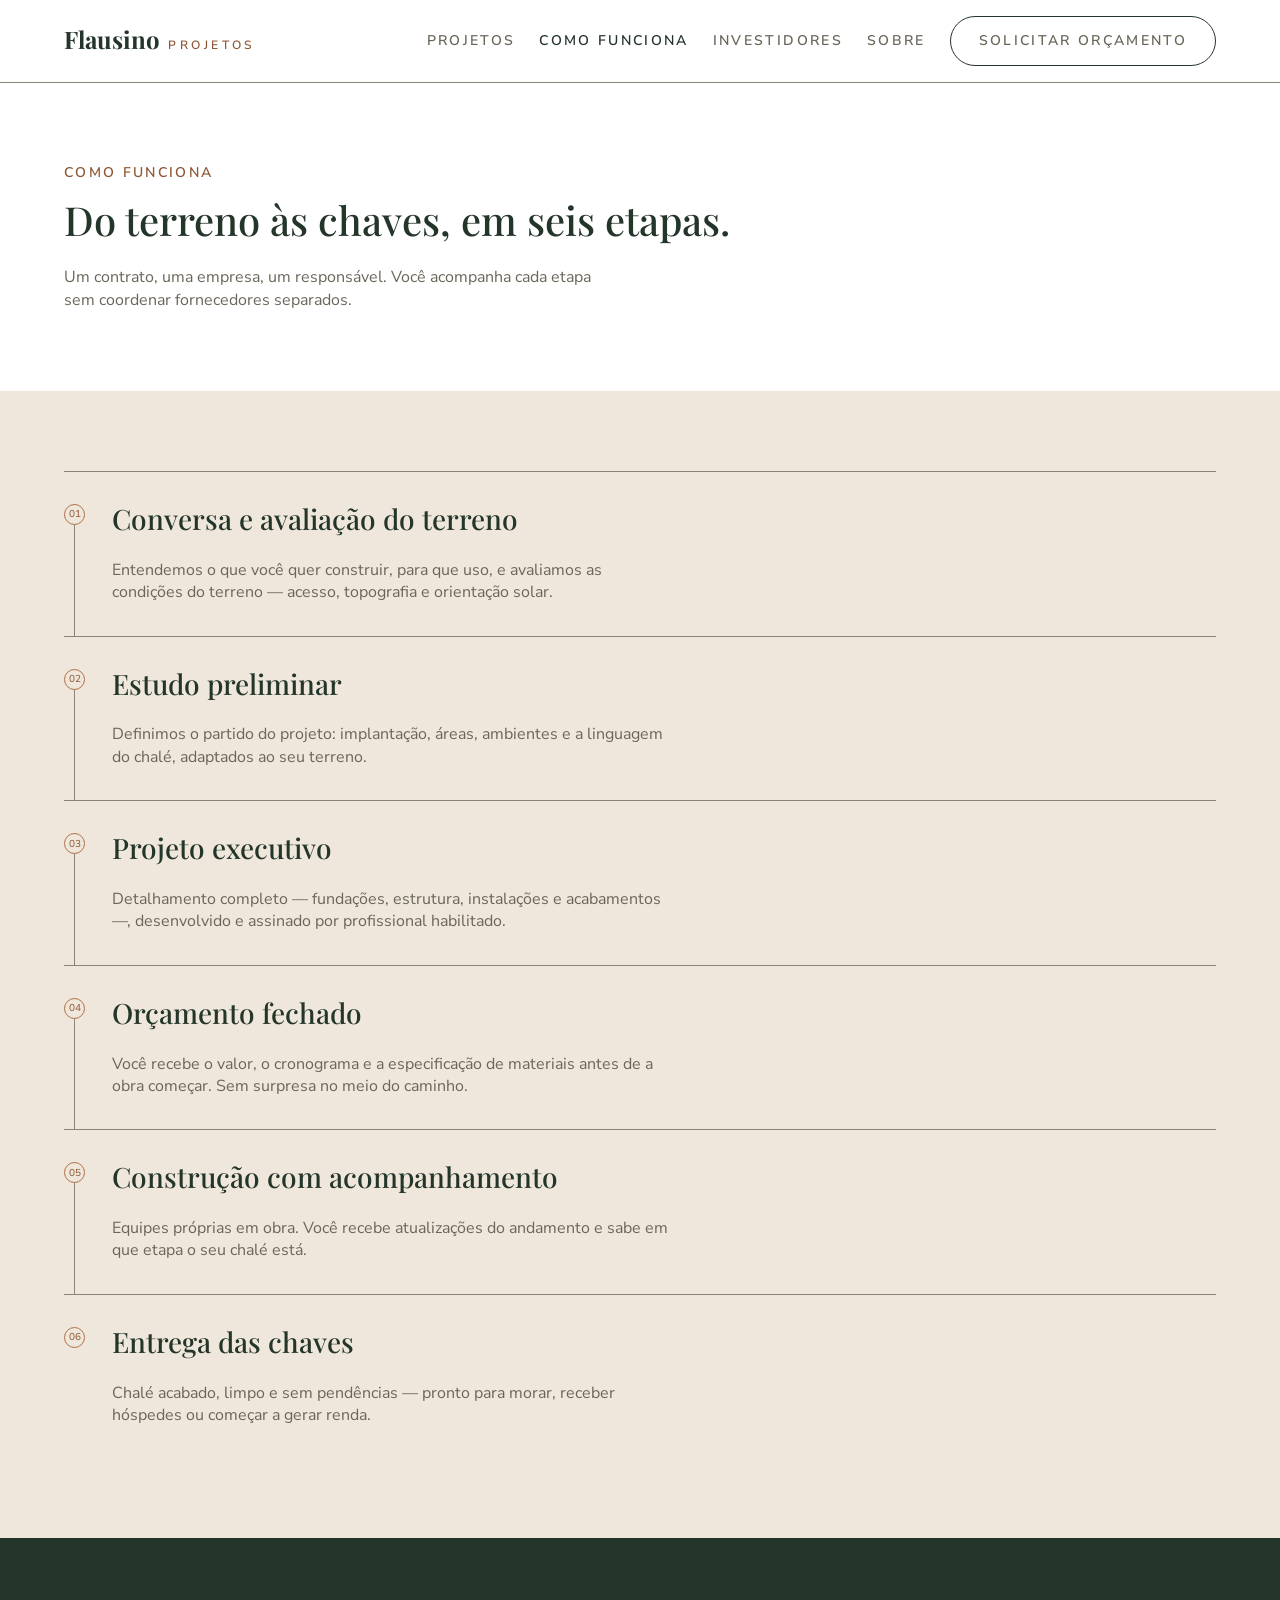
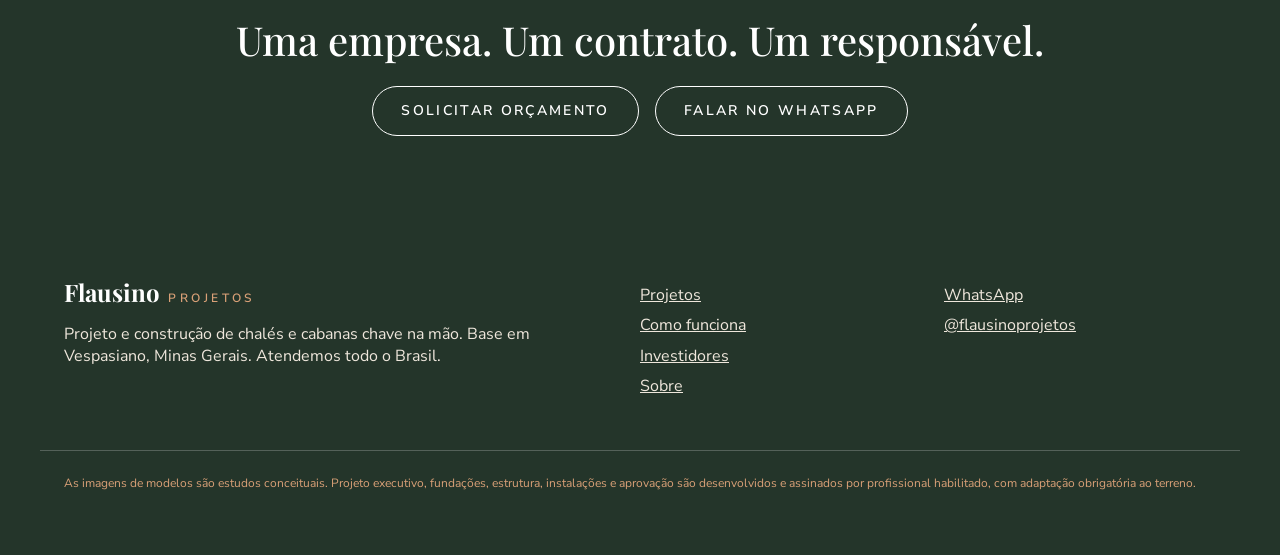
==== como-funciona.html @ b39deb9f "Preview do site Flausino Projetos" ====
<!DOCTYPE html>
<html lang="pt-BR" class="sem-js">
<head>
  <script>document.documentElement.className = document.documentElement.className.replace('sem-js', 'com-js');</script>
  <meta charset="utf-8">
  <meta name="viewport" content="width=device-width, initial-scale=1">
  <title>Como funciona — Do terreno às chaves em 6 etapas</title>
  <meta name="description" content="Projeto, orçamento fechado, obra com equipes próprias e entrega do chalé pronto. Entenda cada etapa do processo da Flausino Projetos, do terreno até as chaves.">
  <link rel="canonical" href="https://flausinoprojetos.com.br/como-funciona.html">
  <link rel="icon" href="assets/img/marca/monograma.png" type="image/png">
  <link rel="apple-touch-icon" href="assets/img/marca/monograma.png">
  <meta property="og:type" content="website">
  <meta property="og:site_name" content="Flausino Projetos">
  <meta property="og:locale" content="pt_BR">
  <meta property="og:title" content="Como funciona — Do terreno às chaves em 6 etapas">
  <meta property="og:description" content="Projeto, orçamento fechado, obra com equipes próprias e entrega do chalé pronto. Entenda cada etapa do processo da Flausino Projetos, do terreno até as chaves.">
  <meta property="og:url" content="https://flausinoprojetos.com.br/como-funciona.html">
  <meta property="og:image" content="https://flausinoprojetos.com.br/assets/img/mirante/exterior-entardecer.jpg">
  <meta name="twitter:card" content="summary_large_image">
  <link rel="preconnect" href="https://fonts.googleapis.com">
  <link rel="preconnect" href="https://fonts.gstatic.com" crossorigin>
  <link href="https://fonts.googleapis.com/css2?family=Nunito+Sans:wght@300;400;600&family=Playfair+Display:wght@500;700&display=swap" rel="stylesheet">
  <link rel="stylesheet" href="assets/css/tokens.css">
  <link rel="stylesheet" href="assets/css/base.css">
  <link rel="stylesheet" href="assets/css/componentes.css">
  <link rel="stylesheet" href="assets/css/paginas.css">
  <link rel="stylesheet" href="assets/css/animacoes.css">
</head>
<body>
  <a class="pular-para-conteudo" href="#conteudo">Pular para o conteúdo</a>

  <header class="cabecalho">
    <div class="envelope cabecalho__interno">
      <a class="cabecalho__marca" href="index.html" aria-label="Flausino Projetos — início">
        <span class="marca__nome">Flausino</span>
        <span class="marca__sufixo">Projetos</span>
      </a>
      <nav class="navegacao" aria-label="Principal">
        <a href="projetos.html">Projetos</a>
        <a href="como-funciona.html" aria-current="page">Como funciona</a>
        <a href="investidores.html">Investidores</a>
        <a href="sobre.html">Sobre</a>
        <a class="pill" href="orcamento.html">Solicitar orçamento</a>
      </nav>
      <button class="menu-botao" aria-expanded="false" aria-controls="menu-movel">Menu</button>
    </div>
    <nav class="menu-movel envelope" id="menu-movel" data-aberto="false" aria-label="Principal (mobile)">
      <a href="projetos.html">Projetos</a>
      <a href="como-funciona.html" aria-current="page">Como funciona</a>
      <a href="investidores.html">Investidores</a>
      <a href="sobre.html">Sobre</a>
      <a href="orcamento.html">Solicitar orçamento</a>
    </nav>
  </header>

  <main id="conteudo" tabindex="-1">
    <section class="secao">
      <div class="envelope">
        <span class="rotulo">Como funciona</span>
        <h1 class="titulo">Do terreno às chaves, em seis etapas.</h1>
        <p class="corpo">Um contrato, uma empresa, um responsável. Você acompanha
          cada etapa sem coordenar fornecedores separados.</p>
      </div>
    </section>

    <section class="secao secao--pergaminho">
      <div class="envelope">
        <ol class="linha-tempo">
          <li data-revelar>
            <span class="linha-tempo__numero">01</span>
            <h2 class="titulo-p">Conversa e avaliação do terreno</h2>
            <p class="corpo">Entendemos o que você quer construir, para que uso, e
              avaliamos as condições do terreno — acesso, topografia e orientação solar.</p>
          </li>
          <li data-revelar>
            <span class="linha-tempo__numero">02</span>
            <h2 class="titulo-p">Estudo preliminar</h2>
            <p class="corpo">Definimos o partido do projeto: implantação, áreas,
              ambientes e a linguagem do chalé, adaptados ao seu terreno.</p>
          </li>
          <li data-revelar>
            <span class="linha-tempo__numero">03</span>
            <h2 class="titulo-p">Projeto executivo</h2>
            <p class="corpo">Detalhamento completo — fundações, estrutura, instalações
              e acabamentos —, desenvolvido e assinado por profissional habilitado.</p>
          </li>
          <li data-revelar>
            <span class="linha-tempo__numero">04</span>
            <h2 class="titulo-p">Orçamento fechado</h2>
            <p class="corpo">Você recebe o valor, o cronograma e a especificação de
              materiais antes de a obra começar. Sem surpresa no meio do caminho.</p>
          </li>
          <li data-revelar>
            <span class="linha-tempo__numero">05</span>
            <h2 class="titulo-p">Construção com acompanhamento</h2>
            <p class="corpo">Equipes próprias em obra. Você recebe atualizações do
              andamento e sabe em que etapa o seu chalé está.</p>
          </li>
          <li data-revelar>
            <span class="linha-tempo__numero">06</span>
            <h2 class="titulo-p">Entrega das chaves</h2>
            <p class="corpo">Chalé acabado, limpo e sem pendências — pronto para morar,
              receber hóspedes ou começar a gerar renda.</p>
          </li>
        </ol>
      </div>
    </section>

    <section class="secao secao--escura">
      <div class="envelope centralizado">
        <h2 class="titulo">Uma empresa. Um contrato. Um responsável.</h2>
        <div class="grupo-pills">
          <a class="pill pill--claro" href="orcamento.html">Solicitar orçamento</a>
          <a class="pill pill--claro" data-whatsapp data-origem="geral" href="#">Falar no WhatsApp</a>
        </div>
      </div>
    </section>
  </main>

  <footer class="rodape">
    <div class="envelope rodape__grade">
      <div>
        <p class="cabecalho__marca" style="margin-bottom:var(--e-2)">
          <span class="marca__nome">Flausino</span><span class="marca__sufixo">Projetos</span>
        </p>
        <p class="corpo">Projeto e construção de chalés e cabanas chave na mão.
          Base em Vespasiano, Minas Gerais. Atendemos todo o Brasil.</p>
      </div>
      <nav aria-label="Rodapé">
        <a href="projetos.html">Projetos</a><br>
        <a href="como-funciona.html">Como funciona</a><br>
        <a href="investidores.html">Investidores</a><br>
        <a href="sobre.html">Sobre</a>
      </nav>
      <div>
        <a data-whatsapp data-origem="geral" href="#">WhatsApp</a><br>
        <a data-contato="instagram" href="#">@flausinoprojetos</a><br>
        <a data-contato="email" data-escrever="true" href="#"></a>
      </div>
    </div>
    <div class="envelope rodape__nota">
      <p>As imagens de modelos são estudos conceituais. Projeto executivo, fundações,
        estrutura, instalações e aprovação são desenvolvidos e assinados por
        profissional habilitado, com adaptação obrigatória ao terreno.</p>
    </div>
  </footer>

  <script src="assets/js/config.js"></script>
  <script src="assets/js/contato.js"></script>
  <script src="assets/js/main.js"></script>
</body>
</html>
---- assets/css/tokens.css ----
/* site/assets/css/tokens.css */
:root {
  /* Cor — extraída do monograma da marca */
  --verde-serra:     #24352a;  /* estrutural: fundo escuro, texto, borda */
  --verde-profundo:  #2f4536;  /* borda de ação, hover, superfície secundária */
  --terracota:       #b06f45;  /* acento decorativo e texto >= 24px */
  --terracota-texto: #8f5734;  /* rótulo pequeno sobre fundo claro — 5,86:1 */
  --terracota-claro: #d9a077;  /* rótulo sobre fundo escuro — 5,72:1 */
  --pergaminho:      #efe7dc;  /* faixa de conteúdo clara */
  --branco:          #ffffff;  /* canvas */
  --cinza-pedra:     #8a8578;  /* borda e texto >= 24px */
  --cinza-texto:     #6b6659;  /* texto secundário pequeno — 5,72:1 */
  --carvao:          #222222;

  /* Tipografia */
  --fonte-serif: 'Playfair Display', Georgia, 'Times New Roman', serif;
  --fonte-sans:  'Nunito Sans', -apple-system, BlinkMacSystemFont, 'Segoe UI', sans-serif;

  --texto-legenda:    0.75rem;  /* 12px */
  --texto-rotulo:     0.875rem; /* 14px */
  --texto-corpo:      1rem;     /* 16px */
  --texto-corpo-g:    1.25rem;  /* 20px */
  --texto-titulo-p:   1.5rem;   /* 24px */
  --texto-titulo:     1.75rem;  /* 28px */
  --texto-titulo-g:   2.5rem;   /* 40px */
  --texto-display:    3rem;     /* 48px */
  --texto-display-g:  4rem;     /* 64px */

  --altura-display: 1.10;
  --altura-corpo:   1.40;
  --altura-ui:      1.50;
  --espaco-caixa-alta: 0.167em;

  /* Espaço — base 8px */
  --e-1: 8px;   --e-2: 16px;  --e-3: 24px;  --e-4: 32px;
  --e-6: 48px;  --e-8: 64px;  --e-10: 80px; --e-15: 120px;

  --secao-y: clamp(48px, 8vw, 80px);
  --largura-max: 1200px;

  /* Forma */
  --raio-pill: 80px;
  --raio-link: 12px;
  --filete: 1px solid var(--cinza-pedra);
  --filete-escuro: 1px solid rgba(255, 255, 255, 0.22);

  /* Movimento */
  --transicao: 320ms cubic-bezier(0.22, 0.61, 0.36, 1);
}
---- assets/css/base.css ----
/* site/assets/css/base.css */
*, *::before, *::after { box-sizing: border-box; }
html { -webkit-text-size-adjust: 100%; scroll-behavior: smooth; }
body {
  margin: 0;
  font-family: var(--fonte-sans);
  font-weight: 400;
  font-size: var(--texto-corpo);
  line-height: var(--altura-corpo);
  color: var(--verde-serra);
  background: var(--branco);
}
/* height: auto é obrigatório: as imagens carregam os atributos width/height do
   HTML (que evitam layout shift), e sem isto o max-width encolhe só a largura
   enquanto a altura fica travada no atributo — a imagem sai esmagada. */
img { max-width: 100%; height: auto; display: block; }
video { max-width: 100%; display: block; }
a { color: inherit; }

h1, h2, h3 {
  font-family: var(--fonte-serif);
  font-weight: 500;
  line-height: var(--altura-display);
  margin: 0;
}
p { margin: 0; }

.envelope { width: 100%; max-width: var(--largura-max); margin: 0 auto; padding: 0 var(--e-3); }
.secao { padding-block: var(--secao-y); }
.secao--pergaminho { background: var(--pergaminho); }
.secao--escura { background: var(--verde-serra); color: var(--branco); }
.secao--escura .corpo { color: var(--pergaminho); }

.titulo-display { font-size: clamp(2.25rem, 6vw, var(--texto-display-g)); }
.titulo         { font-size: clamp(1.75rem, 4vw, var(--texto-titulo-g)); }
.titulo-p       { font-size: var(--texto-titulo); }

.corpo { font-size: var(--texto-corpo); color: var(--cinza-texto); max-width: 56ch; }
.secao--escura .corpo { color: var(--pergaminho); }

/* Os títulos têm margin 0 de propósito — o ritmo é controlado aqui, não herdado
   do navegador. Sem estas regras o parágrafo encosta no título. */
h1 + .corpo, h2 + .corpo { margin-top: var(--e-3); }
h3 + .corpo { margin-top: var(--e-1); }

.rotulo {
  display: block;
  font-size: var(--texto-rotulo);
  font-weight: 600;
  text-transform: uppercase;
  letter-spacing: var(--espaco-caixa-alta);
  color: var(--terracota-texto);
  margin-bottom: var(--e-2);
}
.secao--escura .rotulo { color: var(--terracota-claro); }

.duas-colunas {
  display: grid; gap: var(--e-6);
  grid-template-columns: 1fr;
  align-items: center;
}
@media (min-width: 900px) {
  .duas-colunas { grid-template-columns: 1fr 1fr; gap: var(--e-8); }
  .duas-colunas--invertida > :first-child { order: 2; }
}

.filete { border: 0; border-top: var(--filete); margin: 0; }
.secao--escura .filete { border-top: var(--filete-escuro); }

.pular-para-conteudo {
  position: absolute; left: -9999px;
  background: var(--verde-serra); color: var(--branco); padding: var(--e-2);
}
.pular-para-conteudo:focus { left: var(--e-2); top: var(--e-2); z-index: 100; }

:focus-visible { outline: 2px solid var(--terracota); outline-offset: 3px; }
---- assets/css/componentes.css ----
/* site/assets/css/componentes.css */

/* --- Pill: o único formato de CTA do site. Sempre vazado. --------------- */
.pill {
  display: inline-block;
  background: transparent;
  border: 1.5px solid var(--verde-serra);
  border-radius: var(--raio-pill);
  color: var(--verde-serra);
  font-family: var(--fonte-sans);
  font-size: var(--texto-rotulo);
  font-weight: 600;
  text-transform: uppercase;
  letter-spacing: var(--espaco-caixa-alta);
  text-decoration: none;
  padding: 14px 28px;
  cursor: pointer;
  transition: background var(--transicao), color var(--transicao);
}
.pill:hover, .pill:focus-visible { background: var(--verde-serra); color: var(--branco); }

.pill--claro { border-color: var(--branco); color: var(--branco); }
.pill--claro:hover, .pill--claro:focus-visible { background: var(--branco); color: var(--verde-serra); }

.grupo-pills { display: flex; flex-wrap: wrap; gap: var(--e-2); }

/* --- Cabeçalho ---------------------------------------------------------- */
.cabecalho {
  position: sticky; top: 0; z-index: 50;
  background: var(--branco);
  border-bottom: var(--filete);
  transition: padding var(--transicao);
}
.cabecalho__interno {
  display: flex; align-items: center; justify-content: space-between;
  gap: var(--e-3); padding-block: var(--e-2);
}
.cabecalho--compacto .cabecalho__interno { padding-block: 6px; }
.cabecalho__marca { text-decoration: none; display: flex; align-items: baseline; gap: 8px; }
.marca__nome {
  font-family: var(--fonte-serif); font-size: var(--texto-titulo-p);
  font-weight: 700; color: var(--verde-serra); line-height: 1;
}
.marca__sufixo {
  font-size: var(--texto-legenda); font-weight: 600; text-transform: uppercase;
  letter-spacing: 0.3em; color: var(--terracota-texto);
}
.rodape .marca__nome { color: var(--branco); }
.rodape .marca__sufixo { color: var(--terracota-claro); }
.navegacao { display: none; gap: var(--e-3); align-items: center; }
@media (min-width: 960px) { .navegacao { display: flex; } }
.navegacao a {
  font-size: var(--texto-rotulo); font-weight: 600;
  text-transform: uppercase; letter-spacing: var(--espaco-caixa-alta);
  text-decoration: none; color: var(--cinza-texto);
  transition: color var(--transicao);
}
.navegacao a:hover, .navegacao a[aria-current="page"] { color: var(--verde-serra); }

.menu-botao {
  background: transparent; border: 0; padding: var(--e-1);
  font-size: var(--texto-rotulo); font-weight: 600;
  text-transform: uppercase; letter-spacing: var(--espaco-caixa-alta);
  color: var(--verde-serra); cursor: pointer;
}
@media (min-width: 960px) { .menu-botao { display: none; } }
.menu-movel { display: none; border-top: var(--filete); padding-block: var(--e-3); }
/* Só abre abaixo do breakpoint. Sem o media query, um menu deixado aberto no
   celular reaparece empilhado sob a nav de desktop ao redimensionar a janela. */
@media (max-width: 959px) {
  .menu-movel[data-aberto="true"] { display: block; }
}
.menu-movel a { display: block; padding: var(--e-2) 0; text-decoration: none; }

/* --- Card de modelo ----------------------------------------------------- */
.card { display: flex; flex-direction: column; gap: var(--e-2); text-decoration: none; }
.card__figura { overflow: hidden; background: var(--pergaminho); aspect-ratio: 3 / 2; }
.card__figura img { width: 100%; height: 100%; object-fit: cover; transition: transform 600ms ease; }
.card:hover .card__figura img { transform: scale(1.04); }
.card__nome { font-family: var(--fonte-serif); font-size: var(--texto-titulo); }
.card__specs {
  display: flex; flex-wrap: wrap; gap: var(--e-2);
  font-size: var(--texto-legenda); text-transform: uppercase;
  letter-spacing: var(--espaco-caixa-alta); color: var(--cinza-texto);
}
.card__preco { font-size: var(--texto-rotulo); color: var(--verde-serra); }

.card--aberto .card__figura {
  display: grid; place-items: center;
  border: 1px dashed var(--cinza-pedra); background: var(--pergaminho);
}
.card--aberto .card__figura img { width: 96px; height: auto; object-fit: contain; }
.card__etiqueta {
  font-size: var(--texto-legenda); font-weight: 600;
  text-transform: uppercase; letter-spacing: var(--espaco-caixa-alta);
  color: var(--terracota-texto);
}

/* --- Rodapé ------------------------------------------------------------- */
.rodape { background: var(--verde-serra); color: var(--pergaminho); padding-block: var(--e-8); }
/* inline-block + padding: cada link do rodapé fica numa linha (separados por
   <br>) com ~22px de altura — abaixo do alvo de toque mínimo de 24px. */
.rodape a { color: var(--pergaminho); display: inline-block; padding-block: 4px; }
/* display:inline-block acima tem mais especificidade que o display:none do
   atributo [hidden] no stylesheet do navegador — sem isso, um link ainda sem
   dado real (ver main.js/preencherContato) voltaria a ficar visível/focável
   vazio. */
.rodape a[hidden] { display: none; }
/* .corpo por padrão usa --cinza-texto (pensado para fundo claro — 5,72:1 lá).
   Sobre o verde-serra do rodapé isso cai para ~2,3:1. Mesmo padrão de
   .hero__conteudo .corpo: reescreve para a cor clara já usada no rodapé. */
.rodape .corpo { color: var(--pergaminho); }
.rodape__grade { display: grid; gap: var(--e-4); grid-template-columns: 1fr; }
@media (min-width: 760px) { .rodape__grade { grid-template-columns: 2fr 1fr 1fr; } }
.rodape__nota {
  margin-top: var(--e-6); padding-top: var(--e-3);
  border-top: var(--filete-escuro);
  /* --cinza-pedra é "texto >= 24px" (3:1) — errado aqui, que é legenda
     pequena. --terracota-claro é o tom pequeno já testado a 5,72:1 sobre
     verde-serra (mesmo par usado em .secao--escura .rotulo). */
  font-size: var(--texto-legenda); color: var(--terracota-claro);
}
---- assets/css/paginas.css ----
/* site/assets/css/paginas.css */
.hero { position: relative; min-height: 88vh; display: grid; align-items: end; overflow: hidden; }
.hero__video {
  position: absolute; inset: 0; width: 100%; height: 100%;
  object-fit: cover; z-index: 0;
}
.hero__veu {
  position: absolute; inset: 0; z-index: 1;
  /* O conteúdo fica ancorado embaixo, então a metade inferior precisa ser
     opaca o bastante para o texto passar em AA contra QUALQUER frame do vídeo,
     não só contra a média. O pôr do sol tem frames muito claros. */
  background: linear-gradient(to top,
    rgba(36,53,42,0.78) 0%,
    rgba(36,53,42,0.76) 65%,
    rgba(36,53,42,0.56) 85%,
    rgba(36,53,42,0.32) 100%);
}
.hero__conteudo { position: relative; z-index: 2; color: var(--branco); padding-block: var(--e-10); }
.hero__conteudo .corpo { color: var(--pergaminho); margin-block: var(--e-3); }
/* Branco, não terracota. Sobre imagem em movimento a luminância do fundo é
   imprevisível e a posição do rótulo dentro do gradiente muda continuamente com
   a largura da janela — qualquer cor de meio-tom passa em algumas larguras e
   falha em outras. O acento terracota continua nas superfícies planas, onde o
   teste de tokens verifica o contraste de forma determinística. */
.hero__conteudo .rotulo { color: var(--branco); }
.hero__scroll {
  position: absolute; left: var(--e-3); bottom: var(--e-3); z-index: 2;
  color: var(--branco); font-size: var(--texto-legenda);
  text-transform: uppercase; letter-spacing: var(--espaco-caixa-alta);
}
/* Controle de pausa do vídeo do hero — WCAG 2.2.2: conteúdo em movimento que
   começa sozinho precisa de um jeito de parar. Fica discreto de propósito:
   canto oposto ao rótulo "Role", pill pequeno (padding e texto reduzidos em
   relação ao .pill padrão) para não competir com o título. Herda de .pill/
   .pill--claro — vazado, sem preenchimento, mesmo hover/foco do resto do
   site — só o tamanho muda aqui. */
.hero__controle {
  position: absolute; right: var(--e-3); bottom: var(--e-3); z-index: 2;
  padding: 8px 18px; font-size: var(--texto-legenda);
}

.etapas { list-style: none; margin: var(--e-4) 0 0; padding: 0; display: grid; gap: 0; }
.etapas li { padding-block: var(--e-3); border-top: var(--filete); }
.etapas li span {
  display: block; font-size: var(--texto-legenda); color: var(--terracota-texto);
  letter-spacing: var(--espaco-caixa-alta); margin-bottom: var(--e-1);
}
@media (min-width: 900px) { .etapas { grid-template-columns: repeat(4, 1fr); gap: var(--e-4); } }

.ficha-resumo {
  list-style: none; padding: 0; margin: var(--e-3) 0;
  display: flex; flex-wrap: wrap; gap: var(--e-3);
  font-size: var(--texto-rotulo); color: var(--cinza-texto);
}
.legenda-estudo {
  margin-top: var(--e-1); font-size: var(--texto-legenda);
  text-transform: uppercase; letter-spacing: var(--espaco-caixa-alta);
  color: var(--cinza-texto);
}
.video-apresentacao { width: 100%; max-width: 720px; margin-top: var(--e-3); }
.centralizado { text-align: center; }
.centralizado .grupo-pills { justify-content: center; margin-top: var(--e-3); }

/* --- Catálogo ----------------------------------------------------------- */
.filtros {
  display: flex; flex-wrap: wrap; gap: var(--e-3); align-items: end;
  margin-block: var(--e-4);
  padding-block: var(--e-3);
  border-top: var(--filete); border-bottom: var(--filete);
}
.filtros label {
  display: flex; flex-direction: column; gap: 6px;
  font-size: var(--texto-legenda); text-transform: uppercase;
  letter-spacing: var(--espaco-caixa-alta); color: var(--cinza-texto);
}
.filtros select {
  font-family: var(--fonte-sans); font-size: var(--texto-corpo);
  color: var(--verde-serra); background: transparent;
  border: 0; border-bottom: 1px solid var(--verde-serra);
  padding: 6px 0; min-width: 190px;
}
.filtros__contador { margin-left: auto; font-size: var(--texto-rotulo); color: var(--cinza-texto); }
.catalogo { display: grid; gap: var(--e-4); grid-template-columns: 1fr; }
@media (min-width: 640px) { .catalogo { grid-template-columns: repeat(2, 1fr); } }
@media (min-width: 1000px) { .catalogo { grid-template-columns: repeat(3, 1fr); } }
.catalogo__vazio { padding-block: var(--e-6); }
.catalogo__vazio .pill { margin-top: var(--e-3); }

/* --- Página de modelo --------------------------------------------------- */
.galeria { padding-bottom: var(--secao-y); }
.galeria__principal { margin: 0; }
.galeria__principal img { width: 100%; max-height: 78vh; object-fit: cover; }
.galeria__principal figcaption { max-width: var(--largura-max); margin: var(--e-1) auto 0; padding: 0 var(--e-3); }
.galeria__miniaturas {
  display: flex; gap: var(--e-1); overflow-x: auto;
  max-width: var(--largura-max); margin: var(--e-2) auto 0; padding: 0 var(--e-3);
}
.miniatura { flex: 0 0 108px; padding: 0; border: 1.5px solid transparent; background: none; cursor: pointer; }
.miniatura[aria-current="true"] { border-color: var(--terracota); }
.miniatura img { width: 108px; height: 72px; object-fit: cover; }

.ficha { display: grid; gap: 0; grid-template-columns: 1fr; margin-top: var(--e-4); }
@media (min-width: 700px) { .ficha { grid-template-columns: repeat(3, 1fr); column-gap: var(--e-4); } }
.ficha > div { display: flex; justify-content: space-between; gap: var(--e-2);
  padding-block: var(--e-2); border-top: var(--filete); }
.ficha dt { font-size: var(--texto-rotulo); color: var(--cinza-texto); margin: 0; }
.ficha dd { margin: 0; font-weight: 600; }

.planta { margin: var(--e-4) 0 0; }
/* height: auto é necessário aqui: os atributos width/height do HTML (usados
   para reservar espaço e evitar layout shift) fixam uma altura absoluta que
   sobrevive mesmo com width:100%, distorcendo a planta ao esticá-la para uma
   caixa estreita e alta. Sem esta linha a imagem perde a proporção. */
.planta img { width: 100%; height: auto; background: var(--pergaminho); }

.ambientes { list-style: none; padding: 0; margin: var(--e-4) 0 0; display: grid; gap: var(--e-4); }
@media (min-width: 800px) { .ambientes { grid-template-columns: repeat(2, 1fr); } }

.lista-filete { list-style: none; padding: 0; margin: var(--e-3) 0 0; }
.lista-filete li { padding-block: var(--e-2); border-top: var(--filete); }
.secao--escura .lista-filete li { border-top: var(--filete-escuro); }

.nota-tecnica { font-size: var(--texto-legenda); color: var(--cinza-texto); max-width: 76ch; }
.video-ambiente { width: 100%; margin-top: var(--e-3); aspect-ratio: 16 / 9; object-fit: cover; }

/* --- Linha do tempo e pilares ------------------------------------------- */
.linha-tempo { list-style: none; padding: 0; margin: 0; counter-reset: etapa; }
.linha-tempo li {
  position: relative; padding: var(--e-4) 0 var(--e-4) var(--e-6);
  border-top: var(--filete);
}
.linha-tempo li::before {
  content: ''; position: absolute; left: 10px; top: var(--e-4); bottom: 0;
  width: 1px; background: var(--cinza-pedra);
}
.linha-tempo li:last-child::before { display: none; }
.linha-tempo__numero {
  position: absolute; left: 0; top: var(--e-4);
  width: 21px; height: 21px; border-radius: 50%;
  border: 1.5px solid var(--terracota); background: var(--pergaminho);
  display: grid; place-items: center;
  font-size: 10px; color: var(--terracota-texto); letter-spacing: 0;
}
.pilares { display: grid; gap: var(--e-4); margin-top: var(--e-4); grid-template-columns: 1fr; }
@media (min-width: 860px) { .pilares { grid-template-columns: repeat(3, 1fr); } }
.pilares > div { padding-top: var(--e-3); border-top: var(--filete); }

/* --- Simulador ---------------------------------------------------------- */
.simulador { display: grid; gap: var(--e-6); margin-block: var(--e-4); grid-template-columns: 1fr; }
@media (min-width: 900px) { .simulador { grid-template-columns: 1fr 1fr; gap: var(--e-8); } }
.simulador__campos { display: grid; gap: var(--e-3); }
.simulador__campos label {
  display: flex; flex-direction: column; gap: var(--e-1);
  font-size: var(--texto-legenda); text-transform: uppercase;
  letter-spacing: var(--espaco-caixa-alta); color: var(--cinza-texto);
}
.simulador__campos input[type="number"] {
  font-family: var(--fonte-sans); font-size: var(--texto-corpo-g); color: var(--verde-serra);
  background: transparent; border: 0; border-bottom: 1px solid var(--verde-serra);
  padding: 6px 0; letter-spacing: normal; text-transform: none;
}
.simulador__campos input[type="range"] { accent-color: var(--verde-serra); }
.simulador__saida { display: grid; gap: 0; align-content: start; }
.simulador__saida > div { padding-block: var(--e-2); border-top: var(--filete); }
.simulador__saida strong {
  display: block; font-family: var(--fonte-serif); font-size: var(--texto-titulo);
  font-weight: 500;
}

/* --- Formulário --------------------------------------------------------- */
.formulario { display: grid; gap: var(--e-3); grid-template-columns: 1fr; }
@media (min-width: 760px) { .formulario { grid-template-columns: 1fr 1fr; gap: var(--e-3) var(--e-4); } }
.formulario__largo { grid-column: 1 / -1; }
.formulario label {
  display: flex; flex-direction: column; gap: 6px;
  font-size: var(--texto-legenda); text-transform: uppercase;
  letter-spacing: var(--espaco-caixa-alta); color: var(--cinza-texto);
}
.formulario input, .formulario select, .formulario textarea {
  font-family: var(--fonte-sans); font-size: var(--texto-corpo);
  color: var(--verde-serra); background: transparent;
  border: 0; border-bottom: 1px solid var(--verde-serra);
  padding: 8px 0; letter-spacing: normal; text-transform: none;
}
.formulario textarea { border: 1px solid var(--verde-serra); border-radius: var(--raio-link); padding: var(--e-2); }
.formulario [aria-invalid="true"] { border-color: var(--terracota-texto); }
.erro { color: var(--terracota-texto); font-size: var(--texto-legenda); text-transform: none; letter-spacing: normal; }
.formulario__estado { margin-top: var(--e-2); font-size: var(--texto-rotulo); color: var(--verde-serra); }
.formulario__armadilha { position: absolute; left: -9999px; }
---- assets/css/animacoes.css ----
/* site/assets/css/animacoes.css */

/* A ocultação só vale quando o JavaScript está vivo: a <html> nasce com
   class="sem-js" e um script no <head> troca para "com-js". Sem isso, JS
   bloqueado ou quebrado deixaria seções inteiras invisíveis, sem erro visível
   para o visitante nem para o dono. */
.com-js [data-revelar] {
  opacity: 0;
  transform: translateY(18px);
  transition: opacity 700ms cubic-bezier(0.22, 0.61, 0.36, 1),
              transform 700ms cubic-bezier(0.22, 0.61, 0.36, 1);
}
.com-js [data-revelar][data-visivel="true"] { opacity: 1; transform: none; }

/* Escalonamento entre irmãos: cada item entra 90ms depois do anterior */
.com-js [data-revelar][data-atraso="1"] { transition-delay: 90ms; }
.com-js [data-revelar][data-atraso="2"] { transition-delay: 180ms; }
.com-js [data-revelar][data-atraso="3"] { transition-delay: 270ms; }
.com-js [data-revelar][data-atraso="4"] { transition-delay: 360ms; }

/* Parallax leve em fotos de seção */
[data-parallax] { will-change: transform; }

@media (prefers-reduced-motion: reduce) {
  *, *::before, *::after {
    animation-duration: 0.001ms !important;
    animation-iteration-count: 1 !important;
    transition-duration: 0.001ms !important;
    scroll-behavior: auto !important;
  }
  /* prefers-reduced-motion pede para tirar MOVIMENTO — translação, parallax,
     zoom — não para apagar toda a animação. Opacidade não é movimento, então
     [data-revelar] continua surgindo com um fade suave; só o componente de
     translateY(18px) some. Especificidade maior que a regra `*` acima
     garante que este transition (e não o de 0.001ms) vale para este seletor. */
  .com-js [data-revelar] {
    transform: none !important;
    transition: opacity 400ms ease !important;
  }
  [data-parallax] { transform: none !important; }
}
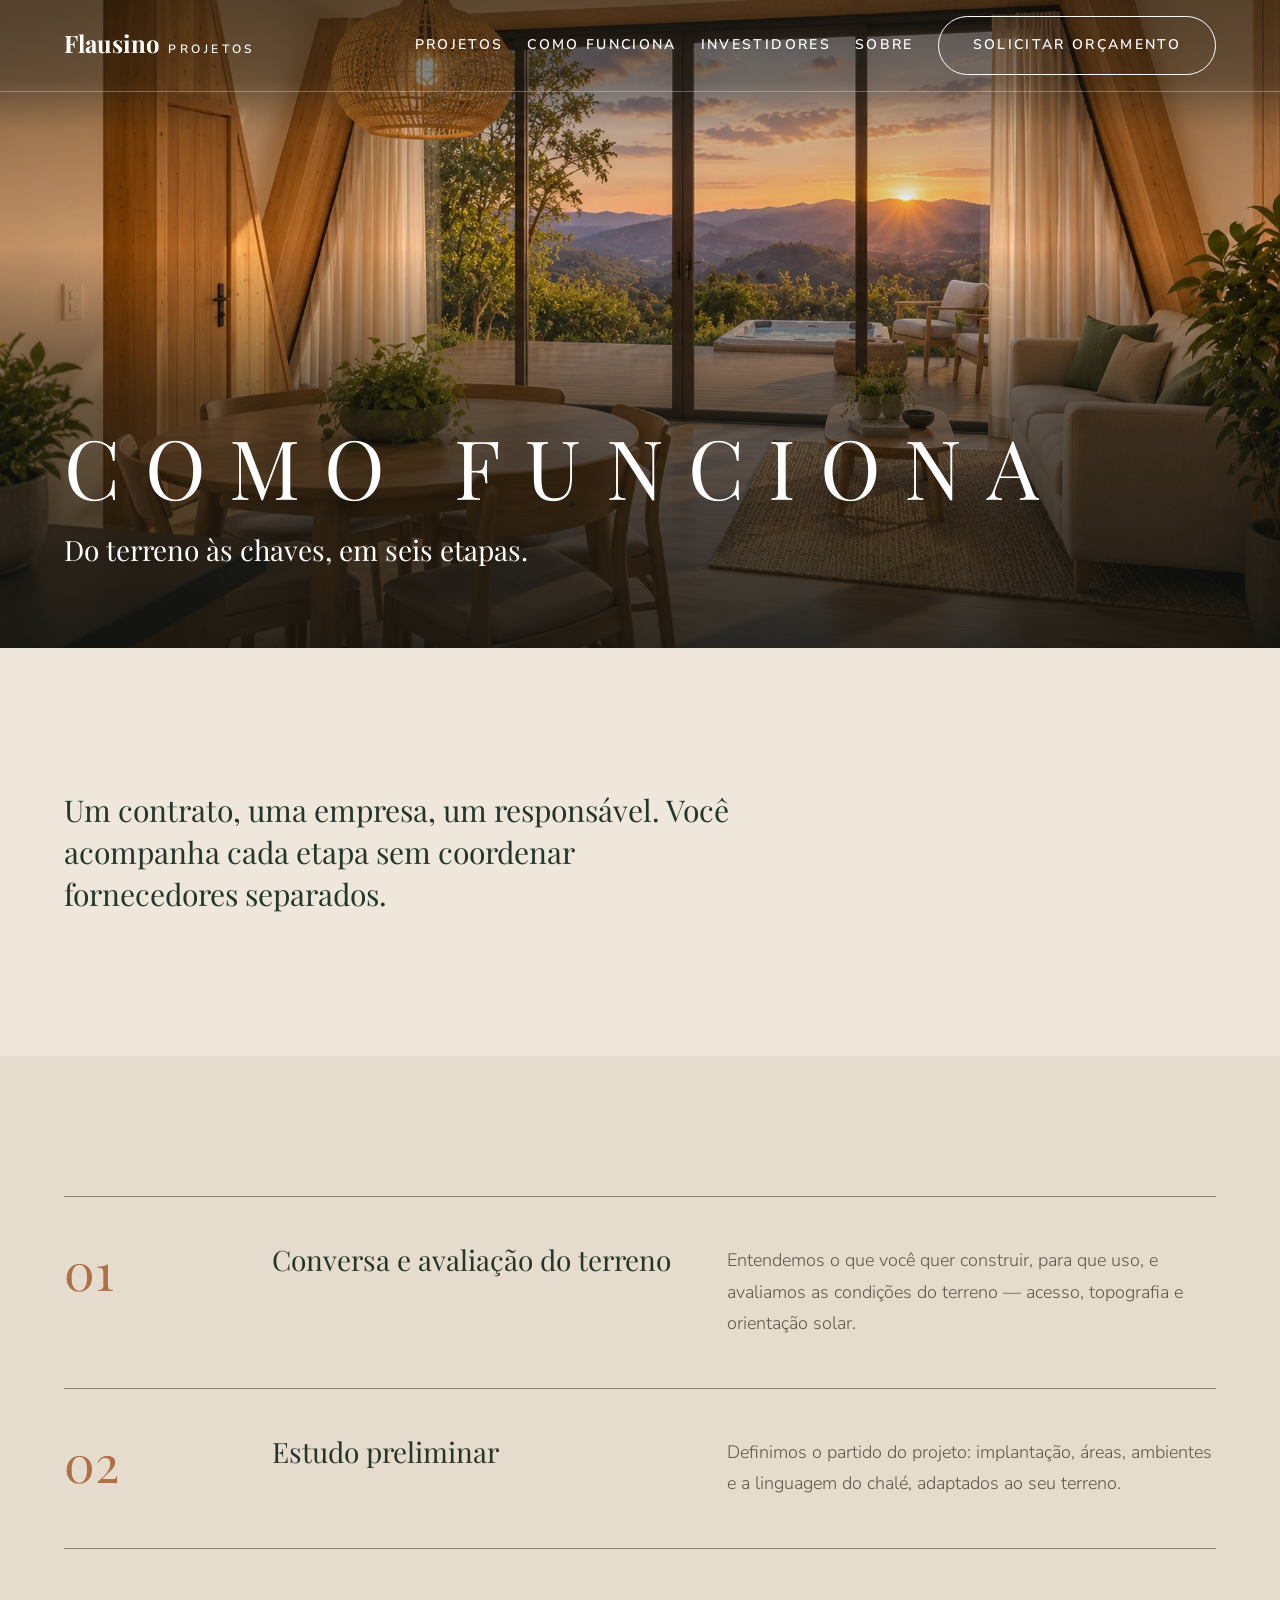
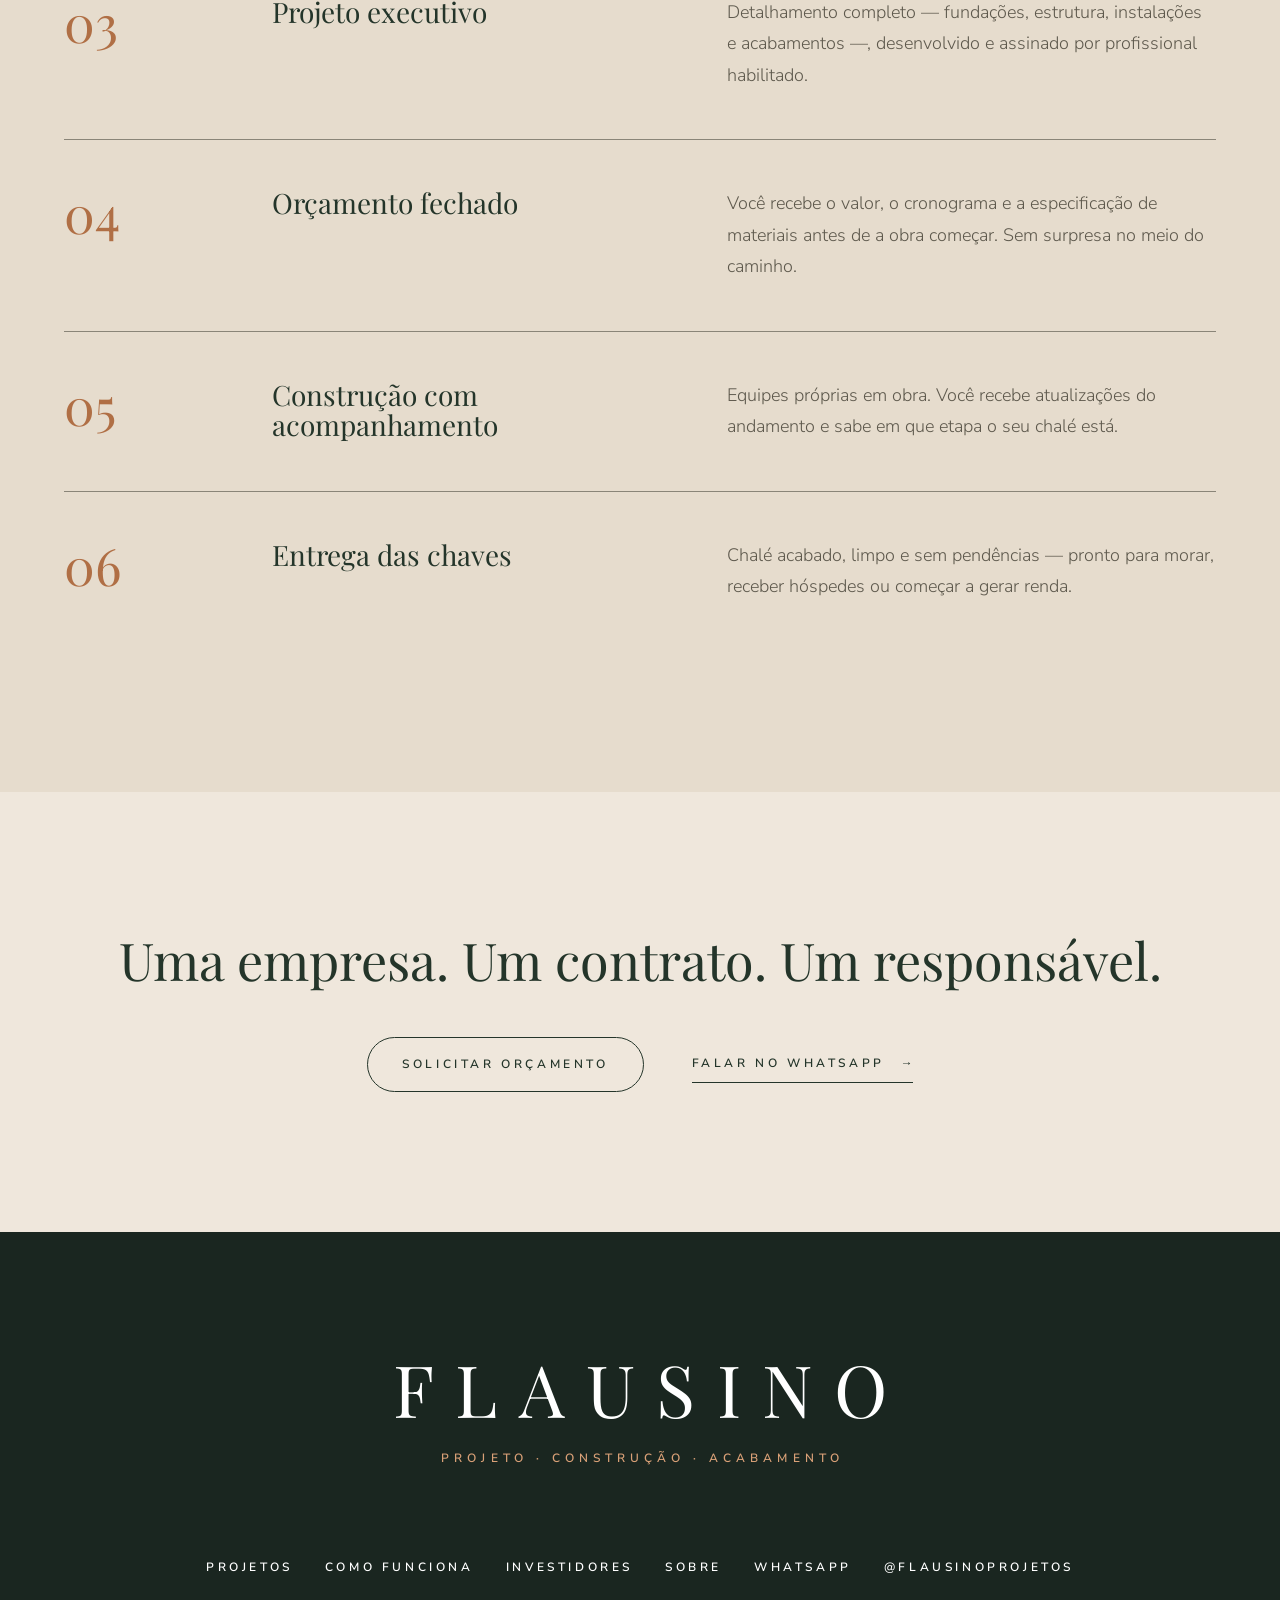
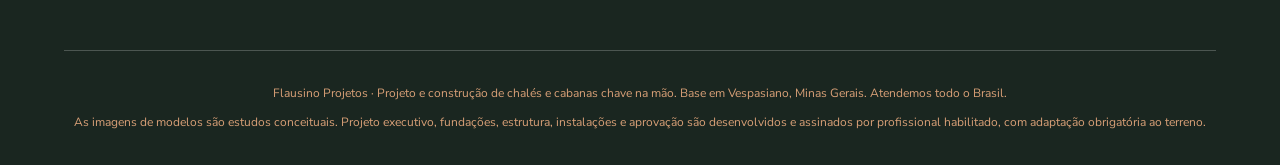
==== commit 8d115526: "Redesenho além do hero Co-Authored-By: Claude Opus 5.5 <noreply@anthropic.com>" ====
--- a/como-funciona.html
+++ b/como-funciona.html
@@ -1,7 +1,15 @@
 <!DOCTYPE html>
 <html lang="pt-BR" class="sem-js">
 <head>
-  <script>document.documentElement.className = document.documentElement.className.replace('sem-js', 'com-js');</script>
+  <script>(function (h) {
+    h.className = h.className.replace('sem-js', 'com-js');
+    /* Pré-visualização: ?movimento no endereço liga os efeitos mesmo com
+       "Reduzir movimento" ativo no sistema, e vale até fechar a aba. */
+    try {
+      if (/[?&]movimento\b/.test(location.search)) sessionStorage.setItem('flausino-movimento', '1');
+      if (sessionStorage.getItem('flausino-movimento') === '1') h.className += ' movimento-forcado';
+    } catch (e) {}
+  })(document.documentElement);</script>
   <meta charset="utf-8">
   <meta name="viewport" content="width=device-width, initial-scale=1">
   <title>Como funciona — Do terreno às chaves em 6 etapas</title>
@@ -19,7 +27,7 @@
   <meta name="twitter:card" content="summary_large_image">
   <link rel="preconnect" href="https://fonts.googleapis.com">
   <link rel="preconnect" href="https://fonts.gstatic.com" crossorigin>
-  <link href="https://fonts.googleapis.com/css2?family=Nunito+Sans:wght@300;400;600&family=Playfair+Display:wght@500;700&display=swap" rel="stylesheet">
+  <link href="https://fonts.googleapis.com/css2?family=Nunito+Sans:wght@300;400;600&family=Playfair+Display:wght@400;500;700&display=swap" rel="stylesheet">
   <link rel="stylesheet" href="assets/css/tokens.css">
   <link rel="stylesheet" href="assets/css/base.css">
   <link rel="stylesheet" href="assets/css/componentes.css">
@@ -29,7 +37,7 @@
 <body>
   <a class="pular-para-conteudo" href="#conteudo">Pular para o conteúdo</a>
 
-  <header class="cabecalho">
+  <header class="cabecalho cabecalho--sobre-foto">
     <div class="envelope cabecalho__interno">
       <a class="cabecalho__marca" href="index.html" aria-label="Flausino Projetos — início">
         <span class="marca__nome">Flausino</span>
@@ -54,11 +62,20 @@
   </header>
 
   <main id="conteudo" tabindex="-1">
+    <section class="banner">
+      <picture class="banner__foto">
+        <source srcset="assets/img/mirante/jantar-vista.webp" type="image/webp">
+        <img src="assets/img/mirante/jantar-vista.jpg" width="1800" height="1200" fetchpriority="high" alt="">
+      </picture>
+      <div class="envelope banner__conteudo">
+        <p class="banner__nome nome-espacado" aria-hidden="true">Como funciona</p>
+        <h1 class="banner__titulo">Do terreno às chaves, em seis etapas.</h1>
+      </div>
+    </section>
+
     <section class="secao">
       <div class="envelope">
-        <span class="rotulo">Como funciona</span>
-        <h1 class="titulo">Do terreno às chaves, em seis etapas.</h1>
-        <p class="corpo">Um contrato, uma empresa, um responsável. Você acompanha
+        <p class="corpo corpo--destaque">Um contrato, uma empresa, um responsável. Você acompanha
           cada etapa sem coordenar fornecedores separados.</p>
       </div>
     </section>
@@ -106,47 +123,43 @@
       </div>
     </section>
 
-    <section class="secao secao--escura">
+    <section class="secao fechamento">
       <div class="envelope centralizado">
         <h2 class="titulo">Uma empresa. Um contrato. Um responsável.</h2>
         <div class="grupo-pills">
-          <a class="pill pill--claro" href="orcamento.html">Solicitar orçamento</a>
-          <a class="pill pill--claro" data-whatsapp data-origem="geral" href="#">Falar no WhatsApp</a>
+          <a class="pill" href="orcamento.html">Solicitar orçamento</a>
+          <a class="link-seta" data-whatsapp data-origem="geral" href="#">Falar no WhatsApp</a>
         </div>
       </div>
     </section>
   </main>
 
   <footer class="rodape">
-    <div class="envelope rodape__grade">
-      <div>
-        <p class="cabecalho__marca" style="margin-bottom:var(--e-2)">
-          <span class="marca__nome">Flausino</span><span class="marca__sufixo">Projetos</span>
-        </p>
-        <p class="corpo">Projeto e construção de chalés e cabanas chave na mão.
+    <div class="envelope">
+      <p class="rodape__marca nome-espacado nome-espacado--centro" aria-hidden="true">Flausino</p>
+      <p class="rodape__assinatura">Projeto · Construção · Acabamento</p>
+      <nav class="rodape__links" aria-label="Rodapé">
+        <a href="projetos.html">Projetos</a>
+        <a href="como-funciona.html">Como funciona</a>
+        <a href="investidores.html">Investidores</a>
+        <a href="sobre.html">Sobre</a>
+        <a data-whatsapp data-origem="geral" href="#">WhatsApp</a>
+        <a data-contato="instagram" href="#">@flausinoprojetos</a>
+        <a data-contato="email" data-escrever="true" href="#"></a>
+      </nav>
+      <div class="rodape__nota">
+        <p>Flausino Projetos · Projeto e construção de chalés e cabanas chave na mão.
           Base em Vespasiano, Minas Gerais. Atendemos todo o Brasil.</p>
+        <p>As imagens de modelos são estudos conceituais. Projeto executivo, fundações,
+          estrutura, instalações e aprovação são desenvolvidos e assinados por
+          profissional habilitado, com adaptação obrigatória ao terreno.</p>
       </div>
-      <nav aria-label="Rodapé">
-        <a href="projetos.html">Projetos</a><br>
-        <a href="como-funciona.html">Como funciona</a><br>
-        <a href="investidores.html">Investidores</a><br>
-        <a href="sobre.html">Sobre</a>
-      </nav>
-      <div>
-        <a data-whatsapp data-origem="geral" href="#">WhatsApp</a><br>
-        <a data-contato="instagram" href="#">@flausinoprojetos</a><br>
-        <a data-contato="email" data-escrever="true" href="#"></a>
-      </div>
-    </div>
-    <div class="envelope rodape__nota">
-      <p>As imagens de modelos são estudos conceituais. Projeto executivo, fundações,
-        estrutura, instalações e aprovação são desenvolvidos e assinados por
-        profissional habilitado, com adaptação obrigatória ao terreno.</p>
     </div>
   </footer>
 
   <script src="assets/js/config.js"></script>
   <script src="assets/js/contato.js"></script>
+  <script src="assets/js/vendor/lenis.min.js"></script>
   <script src="assets/js/main.js"></script>
 </body>
 </html>
--- a/assets/css/tokens.css
+++ b/assets/css/tokens.css
@@ -4,12 +4,14 @@
   --verde-serra:     #24352a;  /* estrutural: fundo escuro, texto, borda */
   --verde-profundo:  #2f4536;  /* borda de ação, hover, superfície secundária */
   --terracota:       #b06f45;  /* acento decorativo e texto >= 24px */
-  --terracota-texto: #8f5734;  /* rótulo pequeno sobre fundo claro — 5,86:1 */
+  --terracota-texto: #7f4d2d;  /* rótulo pequeno sobre fundo claro — 5,71:1 no pergaminho, 5,16:1 na areia */
   --terracota-claro: #d9a077;  /* rótulo sobre fundo escuro — 5,72:1 */
-  --pergaminho:      #efe7dc;  /* faixa de conteúdo clara */
-  --branco:          #ffffff;  /* canvas */
+  --pergaminho:      #efe7dc;  /* fundo padrão do site */
+  --areia:           #e6dccd;  /* faixa clara alternada (secao--pergaminho) */
+  --noite:           #1a2620;  /* faixa escura cinematográfica (secao--escura, rodapé) */
+  --branco:          #ffffff;  /* formulário e card */
   --cinza-pedra:     #8a8578;  /* borda e texto >= 24px */
-  --cinza-texto:     #6b6659;  /* texto secundário pequeno — 5,72:1 */
+  --cinza-texto:     #5e594d;  /* texto secundário pequeno — 5,69:1 no pergaminho, 5,14:1 na areia */
   --carvao:          #222222;
 
   /* Tipografia */
@@ -18,24 +20,25 @@
 
   --texto-legenda:    0.75rem;  /* 12px */
   --texto-rotulo:     0.875rem; /* 14px */
-  --texto-corpo:      1rem;     /* 16px */
+  --texto-corpo:      1.125rem; /* 18px — corpo editorial */
   --texto-corpo-g:    1.25rem;  /* 20px */
   --texto-titulo-p:   1.5rem;   /* 24px */
   --texto-titulo:     1.75rem;  /* 28px */
-  --texto-titulo-g:   2.5rem;   /* 40px */
+  --texto-titulo-g:   3.25rem;  /* 52px */
   --texto-display:    3rem;     /* 48px */
-  --texto-display-g:  4rem;     /* 64px */
+  --texto-display-g:  4.5rem;   /* 72px */
 
-  --altura-display: 1.10;
-  --altura-corpo:   1.40;
+  --altura-display: 1.08;
+  --altura-corpo:   1.75;
   --altura-ui:      1.50;
   --espaco-caixa-alta: 0.167em;
+  --espaco-largo:      0.42em;   /* rótulos e assinatura, como no hero */
 
   /* Espaço — base 8px */
   --e-1: 8px;   --e-2: 16px;  --e-3: 24px;  --e-4: 32px;
   --e-6: 48px;  --e-8: 64px;  --e-10: 80px; --e-15: 120px;
 
-  --secao-y: clamp(48px, 8vw, 80px);
+  --secao-y: clamp(72px, 11vw, 150px);
   --largura-max: 1200px;
 
   /* Forma */
--- a/assets/css/base.css
+++ b/assets/css/base.css
@@ -8,7 +8,7 @@
   font-size: var(--texto-corpo);
   line-height: var(--altura-corpo);
   color: var(--verde-serra);
-  background: var(--branco);
+  background: var(--pergaminho);
 }
 /* height: auto é obrigatório: as imagens carregam os atributos width/height do
    HTML (que evitam layout shift), e sem isto o max-width encolhe só a largura
@@ -19,40 +19,65 @@
 
 h1, h2, h3 {
   font-family: var(--fonte-serif);
-  font-weight: 500;
+  font-weight: 400;
   line-height: var(--altura-display);
   margin: 0;
 }
 p { margin: 0; }
 
 .envelope { width: 100%; max-width: var(--largura-max); margin: 0 auto; padding: 0 var(--e-3); }
-.secao { padding-block: var(--secao-y); }
-.secao--pergaminho { background: var(--pergaminho); }
-.secao--escura { background: var(--verde-serra); color: var(--branco); }
+.secao {
+  padding-block: var(--secao-y);
+  /* A foto que sangra para a direita passa da largura da tela de propósito;
+     sem corte isso viraria barra de rolagem horizontal. `clip` corta sem criar
+     contexto de rolagem; `hidden` fica de reserva para navegador antigo.
+     Nada dentro de .secao usa position: sticky, então não há efeito colateral. */
+  overflow-x: hidden;
+  overflow-x: clip;
+}
+.secao--pergaminho { background: var(--areia); }
+.secao--escura { background: var(--noite); color: var(--branco); }
 .secao--escura .corpo { color: var(--pergaminho); }
 
-.titulo-display { font-size: clamp(2.25rem, 6vw, var(--texto-display-g)); }
-.titulo         { font-size: clamp(1.75rem, 4vw, var(--texto-titulo-g)); }
+.titulo-display { font-size: clamp(2.5rem, 6vw, var(--texto-display-g)); text-wrap: balance; }
+.titulo         { font-size: clamp(2rem, 4.4vw, var(--texto-titulo-g)); text-wrap: balance; }
 .titulo-p       { font-size: var(--texto-titulo); }
 
-.corpo { font-size: var(--texto-corpo); color: var(--cinza-texto); max-width: 56ch; }
+.corpo { font-size: var(--texto-corpo); font-weight: 300; color: var(--cinza-texto); max-width: 56ch; }
+/* Frase de abertura de página: serifa, maior, sem cinza. */
+.corpo--destaque {
+  font-family: var(--fonte-serif); font-weight: 400; font-size: clamp(1.375rem, 2.4vw, 1.875rem);
+  line-height: 1.4; color: var(--verde-serra); max-width: 38ch;
+}
 .secao--escura .corpo { color: var(--pergaminho); }
 
 /* Os títulos têm margin 0 de propósito — o ritmo é controlado aqui, não herdado
    do navegador. Sem estas regras o parágrafo encosta no título. */
-h1 + .corpo, h2 + .corpo { margin-top: var(--e-3); }
+h1 + .corpo, h2 + .corpo { margin-top: var(--e-4); }
 h3 + .corpo { margin-top: var(--e-1); }
 
 .rotulo {
   display: block;
-  font-size: var(--texto-rotulo);
+  font-size: var(--texto-legenda);
   font-weight: 600;
   text-transform: uppercase;
-  letter-spacing: var(--espaco-caixa-alta);
+  letter-spacing: var(--espaco-largo);
   color: var(--terracota-texto);
-  margin-bottom: var(--e-2);
+  margin-bottom: var(--e-3);
 }
 .secao--escura .rotulo { color: var(--terracota-claro); }
+
+/* Texto só para leitor de tela e buscadores (ex.: o nome completo no <h1> do
+   hero, onde a tela mostra só a marca). */
+.visualmente-oculto {
+  position: absolute; width: 1px; height: 1px; overflow: hidden;
+  clip-path: inset(50%); white-space: nowrap;
+}
+
+/* Botão logo depois de um parágrafo precisa de respiro: sem isto a borda da
+   pílula encostava na última linha do texto. */
+.corpo + .pill, .corpo + .grupo-pills { margin-top: var(--e-3); }
+.corpo + .link-seta { margin-top: var(--e-4); }
 
 .duas-colunas {
   display: grid; gap: var(--e-6);
@@ -61,7 +86,30 @@
 }
 @media (min-width: 900px) {
   .duas-colunas { grid-template-columns: 1fr 1fr; gap: var(--e-8); }
-  .duas-colunas--invertida > :first-child { order: 2; }
+  /* A foto sangra até a borda da tela, do lado em que ela estiver. Presa
+     dentro do envelope de 1200px ela ficava com ~550px numa tela de 1440 e
+     sobrava um vazio enorme do outro lado — a página lia como inacabada. Num
+     negócio em que a foto É o produto, ela merece a largura inteira.
+     A regra olha a POSIÇÃO da foto na grade, não uma classe modificadora:
+     assim as seções alternam foto-esquerda / foto-direita só pela ordem da
+     marcação, sem ninguém precisar lembrar de acrescentar nada. */
+  /* Quem sangra é a IMAGEM, não a <figure>. Sangrar a figura levava a legenda
+     junto para fora da tela, e trazê-la de volta não fecha: a porcentagem da
+     margem passa a resolver contra a largura já esticada da figura, não contra
+     a coluna. Mexendo só no <picture>, a figura e a legenda continuam na
+     grade e a conta fica simples. */
+  .duas-colunas > picture:first-child {
+    margin-left: calc(50% - 50vw);
+  }
+  .duas-colunas > picture:last-child {
+    margin-right: calc(50% - 50vw);
+  }
+  .duas-colunas > picture { display: block; }
+  .duas-colunas > picture img { width: 100%; }
+  /* Sem teto de altura: a foto aparece inteira, na proporção dela. O teto de
+     560px com object-fit: cover que havia aqui escondia um terço da foto em
+     telas grandes (telhado e deck cortados). A coluna de texto é centralizada
+     na altura da foto (align-items: center), então não sobra faixa vazia. */
 }
 
 .filete { border: 0; border-top: var(--filete); margin: 0; }
@@ -74,3 +122,12 @@
 .pular-para-conteudo:focus { left: var(--e-2); top: var(--e-2); z-index: 100; }
 
 :focus-visible { outline: 2px solid var(--terracota); outline-offset: 3px; }
+
+/* Nome em maiúsculas espaçadas, a mesma voz da marca FLAUSINO do hero. */
+.nome-espacado {
+  font-family: var(--fonte-serif); font-weight: 400; line-height: 1;
+  text-transform: uppercase; letter-spacing: 0.3em;
+}
+/* Centralizado: o espaço depois da última letra desalinha o nome; o
+   padding-left do mesmo tamanho compensa. */
+.nome-espacado--centro { padding-left: 0.3em; }
--- a/assets/css/componentes.css
+++ b/assets/css/componentes.css
@@ -4,16 +4,16 @@
 .pill {
   display: inline-block;
   background: transparent;
-  border: 1.5px solid var(--verde-serra);
+  border: 1px solid var(--verde-serra);
   border-radius: var(--raio-pill);
   color: var(--verde-serra);
   font-family: var(--fonte-sans);
-  font-size: var(--texto-rotulo);
+  font-size: var(--texto-legenda);
   font-weight: 600;
   text-transform: uppercase;
-  letter-spacing: var(--espaco-caixa-alta);
+  letter-spacing: 0.3em;
   text-decoration: none;
-  padding: 14px 28px;
+  padding: 16px 34px;
   cursor: pointer;
   transition: background var(--transicao), color var(--transicao);
 }
@@ -23,11 +23,23 @@
 .pill--claro:hover, .pill--claro:focus-visible { background: var(--branco); color: var(--verde-serra); }
 
 .grupo-pills { display: flex; flex-wrap: wrap; gap: var(--e-2); }
+/* Segunda ação de uma seção: link, não outro botão. */
+.link-seta {
+  display: inline-flex; align-items: center; gap: var(--e-2);
+  font-size: var(--texto-legenda); font-weight: 600;
+  text-transform: uppercase; letter-spacing: 0.3em;
+  color: inherit; text-decoration: none;
+  padding-block: var(--e-1); border-bottom: 1px solid currentColor;
+  transition: gap var(--transicao);
+}
+.link-seta::after { content: '→'; letter-spacing: 0; }
+.link-seta:hover, .link-seta:focus-visible { gap: var(--e-3); }
+.grupo-pills:has(.link-seta) { align-items: center; gap: var(--e-3) var(--e-6); }
 
 /* --- Cabeçalho ---------------------------------------------------------- */
 .cabecalho {
   position: sticky; top: 0; z-index: 50;
-  background: var(--branco);
+  background: var(--pergaminho);
   border-bottom: var(--filete);
   transition: padding var(--transicao);
 }
@@ -45,8 +57,6 @@
   font-size: var(--texto-legenda); font-weight: 600; text-transform: uppercase;
   letter-spacing: 0.3em; color: var(--terracota-texto);
 }
-.rodape .marca__nome { color: var(--branco); }
-.rodape .marca__sufixo { color: var(--terracota-claro); }
 .navegacao { display: none; gap: var(--e-3); align-items: center; }
 @media (min-width: 960px) { .navegacao { display: flex; } }
 .navegacao a {
@@ -72,24 +82,47 @@
 }
 .menu-movel a { display: block; padding: var(--e-2) 0; text-decoration: none; }
 
+/* Cabeçalho da home: transparente por cima da foto do hero, com letras
+   brancas; volta ao pergaminho (cabecalho--solido, posto pelo main.js) quando a
+   foto sai da tela ou o menu do celular abre. Tudo sob .com-js: sem
+   JavaScript ninguém tiraria a transparência depois do hero, e sobraria
+   texto branco sobre fundo branco — então sem ele fica o cabeçalho normal. */
+.com-js .cabecalho--sobre-foto {
+  position: fixed; left: 0; right: 0;
+  transition: background var(--transicao), border-color var(--transicao), padding var(--transicao);
+}
+.com-js .cabecalho--sobre-foto:not(.cabecalho--solido) {
+  background: transparent; border-bottom-color: rgba(255, 255, 255, 0.3);
+}
+.com-js .cabecalho--sobre-foto:not(.cabecalho--solido) .marca__nome,
+.com-js .cabecalho--sobre-foto:not(.cabecalho--solido) .marca__sufixo,
+.com-js .cabecalho--sobre-foto:not(.cabecalho--solido) .navegacao a,
+.com-js .cabecalho--sobre-foto:not(.cabecalho--solido) .menu-botao { color: var(--branco); }
+.com-js .cabecalho--sobre-foto:not(.cabecalho--solido) .navegacao .pill { border-color: var(--branco); }
+.com-js .cabecalho--sobre-foto:not(.cabecalho--solido) .navegacao .pill:hover,
+.com-js .cabecalho--sobre-foto:not(.cabecalho--solido) .navegacao .pill:focus-visible {
+  background: var(--branco); color: var(--verde-serra);
+}
+
 /* --- Card de modelo ----------------------------------------------------- */
 .card { display: flex; flex-direction: column; gap: var(--e-2); text-decoration: none; }
-.card__figura { overflow: hidden; background: var(--pergaminho); aspect-ratio: 3 / 2; }
-.card__figura img { width: 100%; height: 100%; object-fit: cover; transition: transform 600ms ease; }
+.card__figura { overflow: hidden; background: var(--areia); aspect-ratio: 3 / 2; margin-bottom: var(--e-1); }
+.card__figura img { width: 100%; height: 100%; object-fit: cover; transition: transform 900ms cubic-bezier(0.16, 1, 0.3, 1); }
 .card:hover .card__figura img { transform: scale(1.04); }
-.card__nome { font-family: var(--fonte-serif); font-size: var(--texto-titulo); }
+.card__nome { font-size: clamp(1.5rem, 2.4vw, 2rem); }
 .card__specs {
-  display: flex; flex-wrap: wrap; gap: var(--e-2);
-  font-size: var(--texto-legenda); text-transform: uppercase;
-  letter-spacing: var(--espaco-caixa-alta); color: var(--cinza-texto);
+  display: flex; flex-wrap: wrap; gap: var(--e-1) var(--e-3);
+  font-size: var(--texto-legenda); font-weight: 600; text-transform: uppercase;
+  letter-spacing: 0.3em; color: var(--cinza-texto);
 }
-.card__preco { font-size: var(--texto-rotulo); color: var(--verde-serra); }
+.card__preco { font-family: var(--fonte-serif); font-size: 1.25rem; color: var(--verde-serra); }
 
 .card--aberto .card__figura {
   display: grid; place-items: center;
-  border: 1px dashed var(--cinza-pedra); background: var(--pergaminho);
+  border: 1px dashed var(--cinza-pedra); background: var(--areia);
 }
 .card--aberto .card__figura img { width: 96px; height: auto; object-fit: contain; }
+.card--aberto .pill { margin-top: auto; align-self: flex-start; }
 .card__etiqueta {
   font-size: var(--texto-legenda); font-weight: 600;
   text-transform: uppercase; letter-spacing: var(--espaco-caixa-alta);
@@ -97,26 +130,38 @@
 }
 
 /* --- Rodapé ------------------------------------------------------------- */
-.rodape { background: var(--verde-serra); color: var(--pergaminho); padding-block: var(--e-8); }
-/* inline-block + padding: cada link do rodapé fica numa linha (separados por
-   <br>) com ~22px de altura — abaixo do alvo de toque mínimo de 24px. */
-.rodape a { color: var(--pergaminho); display: inline-block; padding-block: 4px; }
-/* display:inline-block acima tem mais especificidade que o display:none do
-   atributo [hidden] no stylesheet do navegador — sem isso, um link ainda sem
-   dado real (ver main.js/preencherContato) voltaria a ficar visível/focável
-   vazio. */
+/* Fecha a página como o hero abre: a marca espaçada, a assinatura e uma
+   linha de links, sobre a faixa noite. */
+.rodape {
+  background: var(--noite); color: var(--pergaminho); text-align: center;
+  padding-block: var(--e-15) var(--e-4);
+}
+.rodape__marca { margin: 0; color: var(--branco); font-size: clamp(2rem, 6vw, 4.5rem); }
+.rodape__assinatura {
+  margin-top: var(--e-3); font-size: var(--texto-legenda); font-weight: 600;
+  text-transform: uppercase; letter-spacing: var(--espaco-largo); padding-left: var(--espaco-largo);
+  color: var(--terracota-claro);
+}
+.rodape__links {
+  display: flex; flex-wrap: wrap; justify-content: center; gap: var(--e-1) var(--e-4);
+  margin-block: var(--e-10) var(--e-8);
+}
+/* padding-block: alvo de toque de pelo menos 24px. */
+.rodape__links a {
+  color: var(--branco); text-decoration: none; padding-block: var(--e-1);
+  font-size: var(--texto-legenda); font-weight: 600;
+  text-transform: uppercase; letter-spacing: 0.3em;
+}
+.rodape__links a:hover, .rodape__links a:focus-visible { text-decoration: underline; }
+/* O main.js esconde o link de contato que ainda não tem dado real. */
 .rodape a[hidden] { display: none; }
-/* .corpo por padrão usa --cinza-texto (pensado para fundo claro — 5,72:1 lá).
-   Sobre o verde-serra do rodapé isso cai para ~2,3:1. Mesmo padrão de
-   .hero__conteudo .corpo: reescreve para a cor clara já usada no rodapé. */
-.rodape .corpo { color: var(--pergaminho); }
-.rodape__grade { display: grid; gap: var(--e-4); grid-template-columns: 1fr; }
-@media (min-width: 760px) { .rodape__grade { grid-template-columns: 2fr 1fr 1fr; } }
 .rodape__nota {
-  margin-top: var(--e-6); padding-top: var(--e-3);
+  display: grid; gap: var(--e-1); padding-top: var(--e-4);
   border-top: var(--filete-escuro);
-  /* --cinza-pedra é "texto >= 24px" (3:1) — errado aqui, que é legenda
-     pequena. --terracota-claro é o tom pequeno já testado a 5,72:1 sobre
-     verde-serra (mesmo par usado em .secao--escura .rotulo). */
   font-size: var(--texto-legenda); color: var(--terracota-claro);
 }
+@media (max-width: 699px) {
+  .rodape__assinatura {
+    font-size: clamp(0.625rem, 3vw, 0.75rem); letter-spacing: 0.2em; padding-left: 0.2em;
+  }
+}
--- a/assets/css/paginas.css
+++ b/assets/css/paginas.css
@@ -1,65 +1,228 @@
 /* site/assets/css/paginas.css */
-.hero { position: relative; min-height: 88vh; display: grid; align-items: end; overflow: hidden; }
-.hero__video {
+/* --- Hero da home: minimalista -------------------------------------------
+   Referência: ecomorada.com.br. Foto em tela cheia e, no centro, só a marca.
+   Com JavaScript o cabeçalho fica transparente por cima (cabecalho--sobre-
+   foto) e o hero ocupa a tela inteira; sem JavaScript o cabeçalho é o branco
+   de sempre e o hero ocupa a tela menos ele. */
+.hero {
+  position: relative; overflow: hidden;
+  min-height: calc(100vh - 80px); min-height: calc(100svh - 80px);
+  display: grid; place-items: center; text-align: center;
+  background: var(--verde-serra);   /* aparece só enquanto a foto carrega */
+}
+.com-js .hero { min-height: 100vh; min-height: 100svh; }
+.hero__slides { position: absolute; inset: 0; z-index: 0; }
+/* Cada slide é um <picture> empilhado e alternado só por opacidade. O
+   primeiro já nasce ativo no HTML: sem JavaScript ele fica visível para
+   sempre e os demais, transparentes — o fallback são, sem depender de JS. */
+.hero__slide {
   position: absolute; inset: 0; width: 100%; height: 100%;
-  object-fit: cover; z-index: 0;
-}
+  opacity: 0; z-index: 0;
+  transition: opacity 1200ms ease;
+}
+/* --foco / --foco-m: ver o comentário no HTML do hero. Tela larga corta em
+   cima/embaixo; tela em pé (celular) corta nos lados. */
+.hero__slide img {
+  width: 100%; height: 100%; object-fit: cover; display: block;
+  object-position: var(--foco, 50% 50%);
+}
+@media (max-aspect-ratio: 1/1) {
+  .hero__slide img { object-position: var(--foco-m, 50% 50%); }
+}
+/* O slide que entra pinta por cima do que sai (z-index sobe com a opacidade). */
+.hero__slide--ativo { opacity: 1; z-index: 1; }
+/* Aproximação lenta enquanto a foto está na tela. O slide que está saindo
+   (--saindo) continua a animação até sumir, para não "voltar" ao tamanho
+   original no meio do crossfade. 7,5s = 6s na tela + 1,2s de troca. */
+.com-js .hero__slide--ativo img,
+.com-js .hero__slide--saindo img { animation: hero-aproximar 7.5s linear both; }
+.hero__slide--saindo { z-index: 0; }
+@keyframes hero-aproximar { from { scale: 1; } to { scale: 1.06; } }
+
+/* Sombra neutra: mais forte no alto (onde o cabeçalho transparente fica por
+   cima da foto) e embaixo, leve no resto, e uma faixa suave no centro para a
+   marca. Opacidades medidas contra as 5 fotos para o branco passar em AA. */
 .hero__veu {
   position: absolute; inset: 0; z-index: 1;
-  /* O conteúdo fica ancorado embaixo, então a metade inferior precisa ser
-     opaca o bastante para o texto passar em AA contra QUALQUER frame do vídeo,
-     não só contra a média. O pôr do sol tem frames muito claros. */
-  background: linear-gradient(to top,
-    rgba(36,53,42,0.78) 0%,
-    rgba(36,53,42,0.76) 65%,
-    rgba(36,53,42,0.56) 85%,
-    rgba(36,53,42,0.32) 100%);
-}
-.hero__conteudo { position: relative; z-index: 2; color: var(--branco); padding-block: var(--e-10); }
-.hero__conteudo .corpo { color: var(--pergaminho); margin-block: var(--e-3); }
-/* Branco, não terracota. Sobre imagem em movimento a luminância do fundo é
-   imprevisível e a posição do rótulo dentro do gradiente muda continuamente com
-   a largura da janela — qualquer cor de meio-tom passa em algumas larguras e
-   falha em outras. O acento terracota continua nas superfícies planas, onde o
-   teste de tokens verifica o contraste de forma determinística. */
-.hero__conteudo .rotulo { color: var(--branco); }
-.hero__scroll {
-  position: absolute; left: var(--e-3); bottom: var(--e-3); z-index: 2;
-  color: var(--branco); font-size: var(--texto-legenda);
-  text-transform: uppercase; letter-spacing: var(--espaco-caixa-alta);
-}
-/* Controle de pausa do vídeo do hero — WCAG 2.2.2: conteúdo em movimento que
-   começa sozinho precisa de um jeito de parar. Fica discreto de propósito:
-   canto oposto ao rótulo "Role", pill pequeno (padding e texto reduzidos em
-   relação ao .pill padrão) para não competir com o título. Herda de .pill/
-   .pill--claro — vazado, sem preenchimento, mesmo hover/foco do resto do
-   site — só o tamanho muda aqui. */
-.hero__controle {
-  position: absolute; right: var(--e-3); bottom: var(--e-3); z-index: 2;
-  padding: 8px 18px; font-size: var(--texto-legenda);
-}
-
-.etapas { list-style: none; margin: var(--e-4) 0 0; padding: 0; display: grid; gap: 0; }
-.etapas li { padding-block: var(--e-3); border-top: var(--filete); }
-.etapas li span {
-  display: block; font-size: var(--texto-legenda); color: var(--terracota-texto);
-  letter-spacing: var(--espaco-caixa-alta); margin-bottom: var(--e-1);
+  background:
+    radial-gradient(ellipse var(--veu-l, 46%) var(--veu-a, 22%) at 50% 50%,
+      rgba(14, 18, 16, 0.48) 0%,
+      rgba(14, 18, 16, 0.32) 60%,
+      rgba(14, 18, 16, 0.00) 100%),
+    linear-gradient(to bottom,
+      rgba(14, 18, 16, 0.55) 0%,
+      rgba(14, 18, 16, 0.22) 16%,
+      rgba(14, 18, 16, 0.12) 40%,
+      rgba(14, 18, 16, 0.12) 65%,
+      rgba(14, 18, 16, 0.40) 100%);
+}
+@media (max-aspect-ratio: 1/1) { .hero__veu { --veu-l: 90%; --veu-a: 20%; } }
+.hero__marca { position: relative; z-index: 2; color: var(--branco); padding-inline: var(--e-2); }
+/* A marca em letras finas e bem espaçadas. O padding-left igual ao
+   letter-spacing compensa o espaço que sobra depois da última letra, para o
+   nome ficar centrado de verdade. */
+.hero__nome {
+  margin: 0; font-family: var(--fonte-serif); font-weight: 400;
+  font-size: clamp(1.75rem, 5.4vw, 4.9rem); line-height: 1;
+  text-transform: uppercase;
+  letter-spacing: 0.42em; padding-left: 0.42em;
+}
+.hero__assinatura {
+  margin: var(--e-3) 0 0; font-size: var(--texto-legenda); font-weight: 600;
+  text-transform: uppercase; letter-spacing: 0.5em; padding-left: 0.5em;
+}
+@media (max-width: 699px) {
+  .hero__nome { letter-spacing: 0.3em; padding-left: 0.3em; }
+  /* "Projeto · Construção · Acabamento" tem de caber numa linha até em
+     celular de 320px: espaçamento menor e tamanho que acompanha a tela. */
+  .hero__assinatura {
+    font-size: clamp(0.625rem, 3vw, 0.75rem);
+    letter-spacing: 0.2em; padding-left: 0.2em;
+  }
+}
+/* Entrada: a marca surge devagar, depois a assinatura. Com "Reduzir
+   movimento" vira instantânea (regra global em animacoes.css). */
+.com-js .hero__nome { animation: hero-surgir 1.6s cubic-bezier(0.16, 1, 0.3, 1) 0.2s both; }
+.com-js .hero__assinatura { animation: hero-surgir 1.6s cubic-bezier(0.16, 1, 0.3, 1) 0.6s both; }
+@keyframes hero-surgir { from { opacity: 0; letter-spacing: 0.6em; } }
+
+/* --- Banner de página: a versão menor do hero ------------------------------
+   Toda página interna abre com uma foto grande e o cabeçalho transparente
+   por cima (cabecalho--sobre-foto). O texto fica embaixo, à esquerda, sobre
+   uma sombra que só escurece o alto (cabeçalho) e a base (texto). */
+.banner {
+  position: relative; overflow: hidden; display: flex; align-items: flex-end;
+  min-height: 72vh; min-height: 72svh;
+  color: var(--branco); background: var(--noite);
+}
+.banner--baixo { min-height: 52vh; min-height: 52svh; }
+.banner__foto { position: absolute; inset: 0; }
+.banner__foto img {
+  width: 100%; height: 100%; object-fit: cover;
+  object-position: var(--foco, 50% 50%);
+}
+/* O alto segue o do hero (céu quase limpo), mas o cabeçalho transparente tem
+   uma faixa fixa de 80px mais firme: ela não encolhe quando o banner é baixo,
+   e as letras do menu passam em 4,5:1 sobre as oito fotos (medido). */
+.banner::after {
+  content: ''; position: absolute; inset: 0; z-index: 1;
+  background: linear-gradient(to bottom,
+    rgba(14, 18, 16, 0.60) 0,
+    rgba(14, 18, 16, 0.52) 80px,
+    rgba(14, 18, 16, 0.22) max(16%, 130px),
+    rgba(14, 18, 16, 0.00) 38%,
+    rgba(14, 18, 16, 0.60) 62%,
+    rgba(14, 18, 16, 0.85) 100%);
+}
+.banner__conteudo { position: relative; z-index: 2; padding-block: var(--e-15) var(--e-10); }
+.banner .rotulo { color: var(--branco); }
+.banner__nome { margin: 0; font-size: clamp(2.25rem, 6.4vw, 5.5rem); }
+.banner__titulo {
+  margin-top: var(--e-3); font-size: clamp(1.25rem, 2.4vw, 1.75rem);
+  line-height: 1.3; max-width: 30ch;
+}
+.banner__fatos {
+  margin-top: var(--e-4); font-size: var(--texto-legenda); font-weight: 600;
+  text-transform: uppercase; letter-spacing: 0.3em;
+}
+.banner__fatos .fato { white-space: nowrap; }
+@media (max-width: 699px) {
+  .banner__nome { letter-spacing: 0.2em; }
+  .banner__conteudo { padding-block: var(--e-15) var(--e-8); }
+}
+
+/* --- Home: abertura, título de seção e fechamento --------------------------- */
+.abertura .titulo-display, .fechamento .titulo-display { max-width: 20ch; margin-inline: auto; }
+.centralizado .grupo-pills { justify-content: center; margin-top: var(--e-6); }
+.titulo-secao { padding-bottom: var(--e-10); }
+
+/* --- Painel de modelo: foto em tela cheia com o nome espaçado ----------------
+   Tela em pé (celular): a foto aparece inteira (3:2) e o texto vem embaixo
+   sobre a noite. Tela deitada: a foto ocupa a tela e o texto vai por cima,
+   embaixo à esquerda, sobre a sombra. */
+.painel { position: relative; background: var(--noite); color: var(--branco); overflow: hidden; }
+.painel__foto img { width: 100%; height: auto; }
+.painel__conteudo { display: grid; gap: var(--e-4); padding: var(--e-6) var(--e-3) var(--e-10); }
+.painel__contagem {
+  font-family: var(--fonte-serif); font-size: 0.9375rem; letter-spacing: 0.3em;
+  margin-bottom: var(--e-2);
+}
+.painel .rotulo { color: var(--terracota-claro); }
+.painel__nome { font-size: clamp(2.25rem, 6vw, 5.25rem); margin: var(--e-1) 0 var(--e-3); }
+.painel__conteudo .link-seta { justify-self: start; }
+.painel__preco { font-family: var(--fonte-serif); font-size: 1.5rem; }
+@media (min-aspect-ratio: 1/1) and (min-width: 700px) {
+  .painel { min-height: 92vh; display: flex; align-items: flex-end; }
+  .painel__foto { position: absolute; inset: 0; }
+  .painel__foto img { height: 100%; object-fit: cover; object-position: var(--foco, 50% 50%); }
+  .painel::after {
+    content: ''; position: absolute; inset: 0; z-index: 1;
+    background:
+      linear-gradient(to top, rgba(14, 18, 16, 0.85) 0%, rgba(14, 18, 16, 0.40) 38%, rgba(14, 18, 16, 0) 62%),
+      linear-gradient(to right, rgba(14, 18, 16, 0.35) 0%, rgba(14, 18, 16, 0) 55%);
+  }
+  .painel__conteudo {
+    position: relative; z-index: 2; width: 100%;
+    max-width: var(--largura-max); margin: 0 auto;
+    padding: 0 var(--e-3) var(--e-10);
+    grid-template-columns: 1fr auto; align-items: end; gap: var(--e-6);
+  }
+  .painel .rotulo { color: var(--branco); }
+}
+@media (max-width: 699px) { .painel__nome { letter-spacing: 0.2em; } }
+
+/* --- Dividido: texto na noite, foto ocupando metade da tela ------------------- */
+.dividido { display: grid; grid-template-columns: 1fr; background: var(--noite); color: var(--branco); }
+.dividido__texto { padding: var(--secao-y) var(--e-3); }
+.dividido .rotulo { color: var(--terracota-claro); }
+.dividido .corpo { color: var(--pergaminho); margin-bottom: var(--e-6); }
+.dividido__foto img { width: 100%; height: auto; }
+@media (min-width: 900px) {
+  .dividido { grid-template-columns: 1fr 1fr; min-height: 88vh; }
+  .dividido__texto {
+    display: flex; flex-direction: column; justify-content: center; align-items: flex-start;
+    padding: var(--e-15) var(--e-8) var(--e-15) max(var(--e-3), calc((100vw - var(--largura-max)) / 2 + var(--e-3)));
+  }
+  .dividido__foto { display: block; }
+  .dividido__foto img { height: 100%; object-fit: cover; }
+}
+
+/* --- Faixa com foto de fundo e texto centralizado ---------------------------- */
+.faixa-foto {
+  position: relative; overflow: hidden; display: grid; place-items: center; text-align: center;
+  min-height: 78vh; min-height: 78svh; color: var(--branco); background: var(--noite);
+}
+.faixa-foto__foto { position: absolute; inset: 0; }
+.faixa-foto__foto img { width: 100%; height: 100%; object-fit: cover; }
+.faixa-foto::after { content: ''; position: absolute; inset: 0; z-index: 1; background: rgba(14, 18, 16, 0.55); }
+.faixa-foto__conteudo { position: relative; z-index: 2; padding-block: var(--e-15); }
+.faixa-foto .rotulo { color: var(--branco); }
+.faixa-foto .titulo { max-width: 18ch; margin-inline: auto; }
+.faixa-foto .corpo { color: var(--branco); margin: var(--e-4) auto var(--e-6); }
+
+.etapas {
+  list-style: none; margin: var(--e-6) 0 0; padding: 0;
+  display: grid; gap: var(--e-4) var(--e-3); grid-template-columns: 1fr 1fr;
 }
 @media (min-width: 900px) { .etapas { grid-template-columns: repeat(4, 1fr); gap: var(--e-4); } }
-
-.ficha-resumo {
-  list-style: none; padding: 0; margin: var(--e-3) 0;
-  display: flex; flex-wrap: wrap; gap: var(--e-3);
-  font-size: var(--texto-rotulo); color: var(--cinza-texto);
-}
+.etapas li { padding-top: var(--e-4); border-top: var(--filete); }
+.etapas__numero {
+  display: block; font-family: var(--fonte-serif); line-height: 1;
+  font-size: clamp(2.5rem, 4vw, 3.5rem); color: var(--terracota);
+  margin-bottom: var(--e-3);
+}
+.etapas .corpo { font-size: 1rem; }
+
 .legenda-estudo {
   margin-top: var(--e-1); font-size: var(--texto-legenda);
   text-transform: uppercase; letter-spacing: var(--espaco-caixa-alta);
   color: var(--cinza-texto);
 }
-.video-apresentacao { width: 100%; max-width: 720px; margin-top: var(--e-3); }
+/* Na largura toda do envelope, começando onde o título começa. */
+.video-apresentacao { width: 100%; max-width: 100%; margin: var(--e-3) 0 0; display: block; }
 .centralizado { text-align: center; }
-.centralizado .grupo-pills { justify-content: center; margin-top: var(--e-3); }
+.centralizado .corpo { margin-left: auto; margin-right: auto; max-width: 64ch; }
+.centralizado .rotulo { text-align: center; }
 
 /* --- Catálogo ----------------------------------------------------------- */
 .filtros {
@@ -80,31 +243,47 @@
   padding: 6px 0; min-width: 190px;
 }
 .filtros__contador { margin-left: auto; font-size: var(--texto-rotulo); color: var(--cinza-texto); }
-.catalogo { display: grid; gap: var(--e-4); grid-template-columns: 1fr; }
+.catalogo { display: grid; gap: var(--e-8) var(--e-4); margin-top: var(--e-6); grid-template-columns: 1fr; }
 @media (min-width: 640px) { .catalogo { grid-template-columns: repeat(2, 1fr); } }
 @media (min-width: 1000px) { .catalogo { grid-template-columns: repeat(3, 1fr); } }
 .catalogo__vazio { padding-block: var(--e-6); }
 .catalogo__vazio .pill { margin-top: var(--e-3); }
 
 /* --- Página de modelo --------------------------------------------------- */
-.galeria { padding-bottom: var(--secao-y); }
-.galeria__principal { margin: 0; }
-.galeria__principal img { width: 100%; max-height: 78vh; object-fit: cover; }
-.galeria__principal figcaption { max-width: var(--largura-max); margin: var(--e-1) auto 0; padding: 0 var(--e-3); }
-.galeria__miniaturas {
-  display: flex; gap: var(--e-1); overflow-x: auto;
-  max-width: var(--largura-max); margin: var(--e-2) auto 0; padding: 0 var(--e-3);
-}
-.miniatura { flex: 0 0 108px; padding: 0; border: 1.5px solid transparent; background: none; cursor: pointer; }
-.miniatura[aria-current="true"] { border-color: var(--terracota); }
-.miniatura img { width: 108px; height: 72px; object-fit: cover; }
-
-.ficha { display: grid; gap: 0; grid-template-columns: 1fr; margin-top: var(--e-4); }
-@media (min-width: 700px) { .ficha { grid-template-columns: repeat(3, 1fr); column-gap: var(--e-4); } }
-.ficha > div { display: flex; justify-content: space-between; gap: var(--e-2);
-  padding-block: var(--e-2); border-top: var(--filete); }
-.ficha dt { font-size: var(--texto-rotulo); color: var(--cinza-texto); margin: 0; }
-.ficha dd { margin: 0; font-weight: 600; }
+/* Galeria em linhas justificadas: a primeira foto sozinha na linha, depois
+   duas por linha. Cada foto ocupa a largura proporcional ao seu formato
+   (--proporcao = largura/altura, posto pelo script da página), então as fotos de
+   uma linha ficam da mesma altura e nenhuma é cortada. No celular, uma por linha. */
+.galeria__grade { display: grid; gap: var(--e-2); margin-top: var(--e-6); }
+.galeria__linha { display: flex; flex-direction: column; gap: var(--e-2); }
+@media (min-width: 760px) {
+  .galeria__linha { flex-direction: row; }
+  .galeria__item { flex: var(--proporcao, 1.5) 1 0; }
+  /* Foto sozinha numa linha (depois da primeira): não passa da altura da
+     tela — sem isso um retrato sozinho ocupava a largura toda e ficava mais
+     alto que a janela. Fica centralizada. */
+  .galeria__linha:not(:first-child) > .galeria__item:only-child {
+    flex: 0 1 auto;
+    width: min(100%, calc((100vh - 160px) * var(--proporcao, 1.5)));
+    margin-inline: auto;
+  }
+}
+.galeria__item { margin: 0; min-width: 0; }
+.galeria__item img { width: 100%; height: auto; display: block; }
+.galeria__grade + .legenda-estudo { margin-top: var(--e-2); }
+/* Seção só com a nota técnica: uma linha, não precisa de uma seção inteira. */
+.secao--nota { padding-block: var(--e-6); }
+
+.ficha { display: grid; grid-template-columns: repeat(2, 1fr); gap: 0 var(--e-4); margin-top: var(--e-6); }
+@media (min-width: 900px) { .ficha { grid-template-columns: repeat(3, 1fr); } }
+.ficha > div { padding-block: var(--e-3) var(--e-4); border-top: var(--filete); }
+.secao--escura .ficha > div { border-top: var(--filete-escuro); }
+.ficha dt {
+  margin: 0 0 var(--e-1); font-size: var(--texto-legenda); font-weight: 600;
+  text-transform: uppercase; letter-spacing: 0.3em; color: var(--cinza-texto);
+}
+.secao--escura .ficha dt { color: var(--terracota-claro); }
+.ficha dd { margin: 0; font-family: var(--fonte-serif); font-size: clamp(1.375rem, 2.6vw, 2.25rem); line-height: 1.15; }
 
 .planta { margin: var(--e-4) 0 0; }
 /* height: auto é necessário aqui: os atributos width/height do HTML (usados
@@ -121,25 +300,23 @@
 .secao--escura .lista-filete li { border-top: var(--filete-escuro); }
 
 .nota-tecnica { font-size: var(--texto-legenda); color: var(--cinza-texto); max-width: 76ch; }
+.secao--escura .nota-tecnica { color: var(--pergaminho); }
 .video-ambiente { width: 100%; margin-top: var(--e-3); aspect-ratio: 16 / 9; object-fit: cover; }
 
 /* --- Linha do tempo e pilares ------------------------------------------- */
-.linha-tempo { list-style: none; padding: 0; margin: 0; counter-reset: etapa; }
+/* Linha do tempo: numerais grandes, título e texto lado a lado no desktop. */
+.linha-tempo { list-style: none; padding: 0; margin: 0; }
 .linha-tempo li {
-  position: relative; padding: var(--e-4) 0 var(--e-4) var(--e-6);
-  border-top: var(--filete);
-}
-.linha-tempo li::before {
-  content: ''; position: absolute; left: 10px; top: var(--e-4); bottom: 0;
-  width: 1px; background: var(--cinza-pedra);
-}
-.linha-tempo li:last-child::before { display: none; }
+  display: grid; gap: var(--e-2); grid-template-columns: 1fr;
+  padding-block: var(--e-6); border-top: var(--filete);
+}
+@media (min-width: 800px) {
+  .linha-tempo li { grid-template-columns: 160px 1fr 1.2fr; gap: var(--e-6); align-items: start; }
+  .linha-tempo li .corpo { margin-top: 0; }
+}
 .linha-tempo__numero {
-  position: absolute; left: 0; top: var(--e-4);
-  width: 21px; height: 21px; border-radius: 50%;
-  border: 1.5px solid var(--terracota); background: var(--pergaminho);
-  display: grid; place-items: center;
-  font-size: 10px; color: var(--terracota-texto); letter-spacing: 0;
+  font-family: var(--fonte-serif); line-height: 1;
+  font-size: clamp(2.5rem, 4vw, 3.5rem); color: var(--terracota);
 }
 .pilares { display: grid; gap: var(--e-4); margin-top: var(--e-4); grid-template-columns: 1fr; }
 @media (min-width: 860px) { .pilares { grid-template-columns: repeat(3, 1fr); } }
@@ -148,7 +325,7 @@
 /* --- Simulador ---------------------------------------------------------- */
 .simulador { display: grid; gap: var(--e-6); margin-block: var(--e-4); grid-template-columns: 1fr; }
 @media (min-width: 900px) { .simulador { grid-template-columns: 1fr 1fr; gap: var(--e-8); } }
-.simulador__campos { display: grid; gap: var(--e-3); }
+.simulador__campos { display: grid; gap: var(--e-3); align-content: start; }
 .simulador__campos label {
   display: flex; flex-direction: column; gap: var(--e-1);
   font-size: var(--texto-legenda); text-transform: uppercase;
@@ -166,6 +343,11 @@
   display: block; font-family: var(--fonte-serif); font-size: var(--texto-titulo);
   font-weight: 500;
 }
+.simulador__saida strong { font-size: clamp(2rem, 3.4vw, 3rem); font-weight: 400; }
+.secao--escura .simulador__campos label { color: var(--pergaminho); }
+.secao--escura .simulador__campos input[type="number"] { color: var(--branco); border-bottom-color: var(--pergaminho); }
+.secao--escura .simulador__campos input[type="range"] { accent-color: var(--terracota-claro); }
+.secao--escura .simulador__saida > div { border-top: var(--filete-escuro); }
 
 /* --- Formulário --------------------------------------------------------- */
 .formulario { display: grid; gap: var(--e-3); grid-template-columns: 1fr; }
--- a/assets/css/animacoes.css
+++ b/assets/css/animacoes.css
@@ -18,11 +18,44 @@
 .com-js [data-revelar][data-atraso="3"] { transition-delay: 270ms; }
 .com-js [data-revelar][data-atraso="4"] { transition-delay: 360ms; }
 
-/* Parallax leve em fotos de seção */
-[data-parallax] { will-change: transform; }
+/* --- Rolagem com inércia (Lenis) ---------------------------------------- */
+html.lenis, html.lenis body { height: auto; }
+.lenis.lenis-smooth { scroll-behavior: auto !important; }
+.lenis:not(.lenis-autoToggle).lenis-stopped { overflow: clip; }
+.lenis.lenis-smooth iframe { pointer-events: none; }
+
+/* --- Fotos: cortina subindo + zoom se acomodando ------------------------- */
+/* data-foto só é posto pelo JavaScript, e só quando dá para observar; sem ele
+   a foto está simplesmente lá. A imagem entra ampliada e se acomoda até o
+   tamanho real (scale 1): parada, a foto aparece INTEIRA. Antes ela parava em
+   1.12 para sobrar folga ao parallax, e isso escondia ~20% de cada foto para
+   sempre. O parallax agora move a moldura inteira (ver main.js). */
+.com-js [data-foto] {
+  display: block; overflow: hidden;
+  clip-path: inset(100% 0 0 0);
+  transition: clip-path 1.3s cubic-bezier(0.77, 0, 0.18, 1);
+}
+.com-js [data-foto] img {
+  scale: 1.18;
+  transition: scale 1.8s cubic-bezier(0.16, 1, 0.3, 1);
+  will-change: scale, translate;
+}
+.com-js [data-foto][data-foto-visivel="true"] { clip-path: inset(0 0 0 0); }
+.com-js [data-foto][data-foto-visivel="true"] img { scale: 1; }
+
+/* --- Botões magnéticos --------------------------------------------------- */
+.pill { transition: background var(--transicao), color var(--transicao),
+                    translate 0.45s cubic-bezier(0.16, 1, 0.3, 1); }
+
+/* --- Números que contam: largura fixa para o texto não pular ------------- */
+[data-contar] { display: inline-block; font-variant-numeric: tabular-nums; }
 
 @media (prefers-reduced-motion: reduce) {
-  *, *::before, *::after {
+  /* Tudo aqui vale só fora da pré-visualização (?movimento), que liga a
+     classe .movimento-forcado no <html> para o dono conferir os efeitos. */
+  html:not(.movimento-forcado) *,
+  html:not(.movimento-forcado) *::before,
+  html:not(.movimento-forcado) *::after {
     animation-duration: 0.001ms !important;
     animation-iteration-count: 1 !important;
     transition-duration: 0.001ms !important;
@@ -30,12 +63,14 @@
   }
   /* prefers-reduced-motion pede para tirar MOVIMENTO — translação, parallax,
      zoom — não para apagar toda a animação. Opacidade não é movimento, então
-     [data-revelar] continua surgindo com um fade suave; só o componente de
-     translateY(18px) some. Especificidade maior que a regra `*` acima
-     garante que este transition (e não o de 0.001ms) vale para este seletor. */
-  .com-js [data-revelar] {
+     [data-revelar] continua surgindo com um fade suave; só o translateY some. */
+  html.com-js:not(.movimento-forcado) [data-revelar] {
     transform: none !important;
     transition: opacity 400ms ease !important;
   }
-  [data-parallax] { transform: none !important; }
+  /* Mesmo raciocínio para o crossfade do hero: é só opacidade, então continua.
+     As fotos são decorativas e nenhuma informação depende delas. */
+  html:not(.movimento-forcado) .hero__slide { transition: opacity 1200ms ease !important; }
+  /* A aproximação lenta das fotos do hero é zoom: sai por inteiro. */
+  html:not(.movimento-forcado) .hero__slide img { animation: none !important; }
 }
